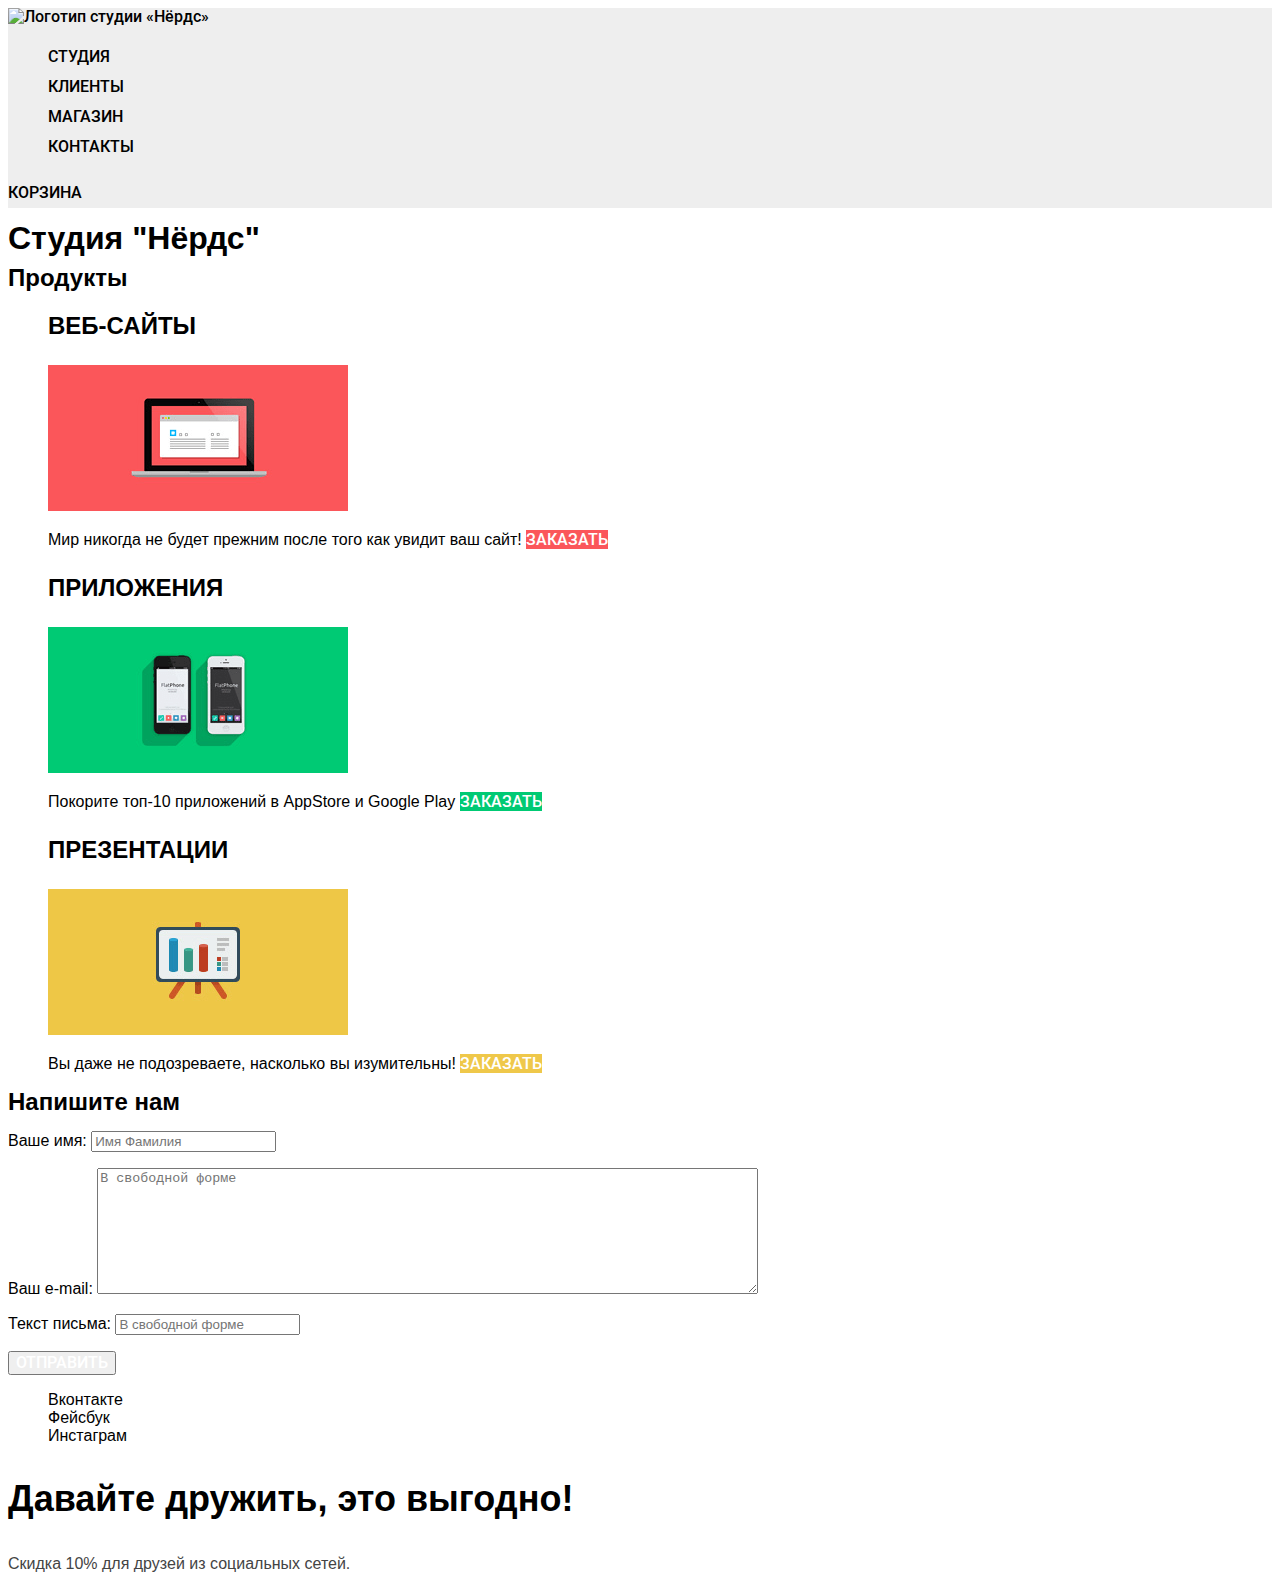
==== index.html @ 63ce173f "Update index.html" ====
<!DOCTYPE html>
<html lang="ru">
  <head>
    <meta charset="utf-8">
    <title>HTML Academy: Нёрдс</title>
    <!--<link href="https://fonts.googleapis.com/css?family=Roboto:400,700&display=swap&subset=cyrillic" rel="stylesheet">-->
    <link href="css/normalize.css" rel="stylesheet">
    <link href="css/style.css" rel="stylesheet">
  </head>
  <body>
    <header class="main-header">
      <nav>
        <a>
          <img src="img/nerds-logo.svg" width="160" height="65" alt="Логотип студии «Нёрдс»">
        </a>
        <ul class="main-navigation">
          <li><a href="#">Студия</a></li>
          <li><a href="#">Клиенты</a></li>
          <li><a href="catalog.html">Магазин</a></li>
          <li><a href="#">Контакты</a></li>
        </ul>
        <a class="main-navigation-cart" href="#">Корзина</a>
      </nav>
    </header>
    <main>
      <h1>Студия "Нёрдс"</h1>
      <section>
        <h2>Продукты</h2>
        <ul class="product-list">
          <li>
            <h3>Веб-сайты</h3>
            <img src="img/advantage-picture-red.png" width="300" height="146" alt="Вэб-сайты - иконка">
            <p>
              Мир никогда не будет прежним после того как увидит ваш сайт!
              <span class="quasi-button-sites"><a href="#">Заказать</a></span>
            </p>
          </li>
          <li>
            <h3>Приложения</h3>
            <img src="img/advantage-picture-green.png" width="300" height="146" alt="Приложения - иконка">
            <p>
              Покорите топ-10 приложений в AppStore и Google Play
              <span class="quasi-button-apps"><a href="#">Заказать</a></span>
            </p>
          </li>
          <li>
            <h3>Презентации</h3>
            <img src="img/advantage-picture-yellow.png" width="300" height="146" alt="Презентации - иконка">
            <p>
              Вы даже не подозреваете, насколько вы изумительны!
              <span class="quasi-button-pres"><a href="#">Заказать</a></span>
            </p>
          </li>
        </ul>
      </section>
    </main>

    <footer>
      <section>
        <h2>Напишите нам</h2>
        <form class="" action="https://echo.htmlacademy.ru" method="post">
          <p>
            <label for="applicant-name">Ваше имя:</label>
            <input id="applicant-name" type="text" name="name" value="" placeholder="Имя Фамилия">
          </p>
          <p>
            <label for="applicant-email">Ваш e-mail:</label>
            <textarea id="applicant-text" name="comment" rows="8" cols="80" placeholder="В свободной форме"></textarea>
          </p>
          <p>
            <label for="applicant-text">Текст письма:</label>
            <input id="applicant-text" type="text" name="" value="" placeholder="В свободной форме">
          </p>
          <button class="button" type="submit" name="button">Отправить</button>
        </form>
      </section>
      <ul class="social-media-list">
        <li><a href="#">Вконтакте</a></li>
        <li><a href="#">Фейсбук</a></li>
        <li><a href="#">Инстаграм</a></li>
      </ul>
      <p class="let-us">Давайте дружить, это выгодно!</p>
      <p class="discount">Скидка 10% для друзей из социальных сетей.</p>
    </footer>
  </body>
</html>
---- css/style.css ----
@font-face {
  font-family: "Roboto";
  font-style: normal;
  font-weight: 400;
  src: local("Roboto"), local("Roboto-Regular"),
       url("../fonts/roboto-v20-latin_cyrillic-regular.woff2") format("woff2"),
       url("../fonts/roboto-v20-latin_cyrillic-regular.woff") format("woff");
}

@font-face {
  font-family: 'Roboto';
  font-style: normal;
  font-weight: 500;
  src: local('Roboto Medium'), local('Roboto-Medium'),
       url('../fonts/roboto-v20-latin_cyrillic-500.woff2') format('woff2'),
       url('../fonts/roboto-v20-latin_cyrillic-500.woff') format('woff');
}

@font-face {
  font-family: "Roboto";
  font-style: normal;
  font-weight: 700;
  src: local("Roboto Bold"), local("Roboto-Bold"),
       url("../fonts/roboto-v20-latin_cyrillic-700.woff2") format("woff2"),
       url("../fonts/roboto-v20-latin_cyrillic-700.woff") format("woff");
}

body {
  font-family: "Roboto", "Arial", "Helvetica", sans-serif;
  font-size: 16px;
  line-height: 18px;
  font-weight: 400;
  color: #000000;

  background-color: #ffffff;
}

a {
  text-decoration: none;
  color: inherit;
}

.main-navigation,
.product-list,
.filter-list,
.sample-list,
.social-media-list {
  list-style: none;
}

.main-navigation a[href]:hover,
.main-navigation-cart:hover,
.main-navigation a[href]:focus,
.main-navigation-cart:focus {
  color: #fb565a;
}
.main-navigation a[href]:active,
.main-navigation-cart:active {
  color: rgba(0, 0, 0, 0.3);
}

.logo:hover,
.logo:focus {
  opacity: 0.8;
}
.logo:active {
  opacity: 0.3;
}

.main-header {
  font-weight: 500;
  background-color: #eeeeee;
}

.main-navigation,
.main-navigation-cart {
  line-height: 30px;
  text-transform: uppercase;
}

.product-list h3 {
  font-size: 24px;
  text-transform: uppercase;
  font-weight: 700;
  line-height: 30px;

}

[class*="button"] {
  font: inherit;
  color: #ffffff;
  font-weight: 500;
  text-transform: uppercase;
  text-align: center;
}

[class*="button-grey"] {
  color: inherit;
}

.quasi-button-sites {
  background-color: #fb565a;
}

.quasi-button-sites:hover,
.quasi-button-sites:focus {
  background-color: #e74246;
}

.quasi-button-sites:active {
  box-shadow: inset 0px 3px 0 0 rgba(0, 1, 1, 0.1);
  background-color: #d7373b;
}

.quasi-button-apps {
  background-color: #00ca74;
}

.quasi-button-apps:hover,
.quasi-button-apps:focus {
  background-color: #00bc6c;
}

.quasi-button-apps:active {
  box-shadow: inset 0px 3px 0 0 rgba(0, 1, 1, 0.1);
  background-color: #00aa62;
}

.quasi-button-pres {
  background-color: #efc84a;
}

.quasi-button-pres:hover,
.quasi-button-pres:focus {
  background-color: #eab534;
}

.quasi-button-pres:active {
  box-shadow: inset 0px 3px 0 0 rgba(0, 1, 1, 0.1);
  background-color: #e5a722;
}

.catalog-main-title {
  font-size: 55px;
  font-weight: 500;
  line-height: 55px;
}

.filter fieldset {
  border: none;
}

.filter legend {
  font-size: 18px;
  font-weight: 700;
  line-height: 30px;
  text-transform: uppercase;
}

.filter label {
  line-height: 20px;
  color: #283136;
}

.button-grey-show {
  width: 260px;
  min-height: 50px;
  background-color: #eeeeee;
  border: none;
}

.button-grey-show:hover,
.button-grey-show:focus {
  background-color: #dfdfdf;
}
.button-grey-show:active {
  color: rgba(0, 0, 0, 0.3);
  background-color: #d5d5d5;
  outline: 0;
  box-shadow: inset 0px 3px 0 0 rgba(0, 1, 1, 0.1);
}
.sample-list p {
  text-align: center;
  background-color: #eeeeee;
  width: 360px;
}

.sample-name {
  font-size: 18px;
  line-height: 30px;
  font-weight: 700;
  text-transform: uppercase;
  }

.sample-name:hover,
.sample-name:focus {
  color: #fb565a;
}

.sample-name:active {
  color: rgba(0, 0, 0, 0.3);
}

.sample-description {
  color: #666666;
}

.sample-price {
  font-weight: 500;
  text-transform: uppercase;
  color: #ffffff;
  background-color: #fb565a;
}

.sample-price:hover,
.sample-price:focus {
  background-color: #e74246;
}

.sample-price:active {
  box-shadow: inset 0px 3px 0 0 rgba(0, 1, 1, 0.1);
  background-color: #d7373b;
}

.let-us {
  font-size: 36px;
  font-weight: 700;
  line-height: 36px;
}

.discount {
  color: #444444;
  line-height: 22px;
}
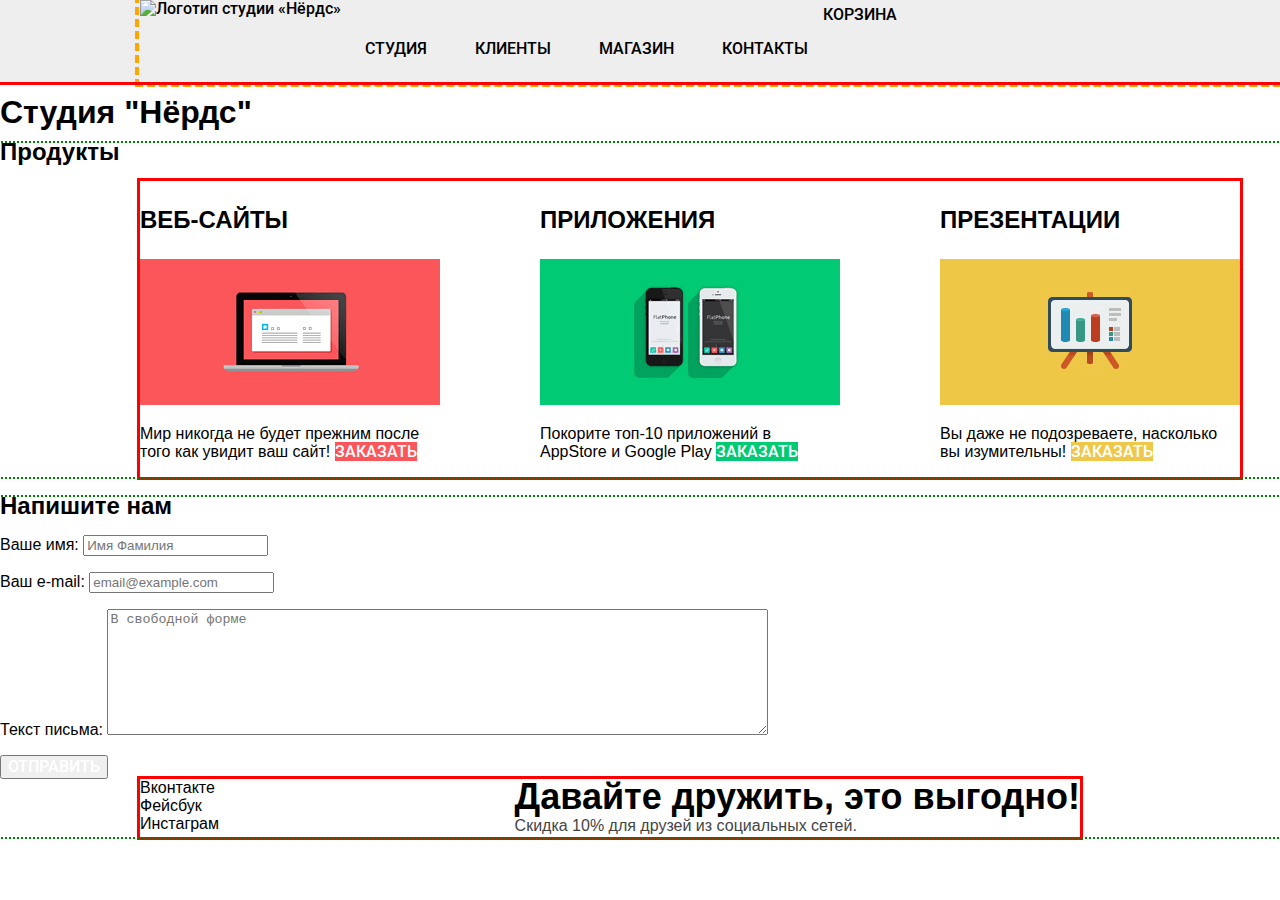
==== commit 563def82: "Сетки (правка)" ====
--- a/index.html
+++ b/index.html
@@ -3,84 +3,89 @@
   <head>
     <meta charset="utf-8">
     <title>HTML Academy: Нёрдс</title>
-    <!--<link href="https://fonts.googleapis.com/css?family=Roboto:400,700&display=swap&subset=cyrillic" rel="stylesheet">-->
-    <link href="css/normalize.css" rel="stylesheet">
     <link href="css/style.css" rel="stylesheet">
   </head>
   <body>
     <header class="main-header">
-      <nav>
-        <a>
-          <img src="img/nerds-logo.svg" width="160" height="65" alt="Логотип студии «Нёрдс»">
-        </a>
-        <ul class="main-navigation">
-          <li><a href="#">Студия</a></li>
-          <li><a href="#">Клиенты</a></li>
-          <li><a href="catalog.html">Магазин</a></li>
-          <li><a href="#">Контакты</a></li>
-        </ul>
-        <a class="main-navigation-cart" href="#">Корзина</a>
-      </nav>
+      <div class="content">
+        <nav class="navigation-container">
+          <a><img src="img/nerds-logo.svg" width="160" height="65" alt="Логотип студии «Нёрдс»"></a>
+          <ul class="main-navigation">
+            <li><a href="#">Студия</a></li>
+            <li><a href="#">Клиенты</a></li>
+            <li><a href="catalog.html">Магазин</a></li>
+            <li><a href="#">Контакты</a></li>
+          </ul>
+          <a class="main-navigation-cart" href="#">Корзина</a>
+        </nav>
+      </div>
     </header>
     <main>
       <h1>Студия "Нёрдс"</h1>
-      <section>
+      <section class="content">
         <h2>Продукты</h2>
         <ul class="product-list">
-          <li>
-            <h3>Веб-сайты</h3>
-            <img src="img/advantage-picture-red.png" width="300" height="146" alt="Вэб-сайты - иконка">
-            <p>
-              Мир никогда не будет прежним после того как увидит ваш сайт!
-              <span class="quasi-button-sites"><a href="#">Заказать</a></span>
-            </p>
-          </li>
-          <li>
-            <h3>Приложения</h3>
-            <img src="img/advantage-picture-green.png" width="300" height="146" alt="Приложения - иконка">
-            <p>
-              Покорите топ-10 приложений в AppStore и Google Play
-              <span class="quasi-button-apps"><a href="#">Заказать</a></span>
-            </p>
-          </li>
-          <li>
-            <h3>Презентации</h3>
-            <img src="img/advantage-picture-yellow.png" width="300" height="146" alt="Презентации - иконка">
-            <p>
-              Вы даже не подозреваете, насколько вы изумительны!
-              <span class="quasi-button-pres"><a href="#">Заказать</a></span>
-            </p>
-          </li>
-        </ul>
+              <li class="product-item">
+                <h3>Веб-сайты</h3>
+                <img src="img/advantage-picture-red.png" width="300" height="146" alt="Вэб-сайты - иконка">
+                <p>
+                  Мир никогда не будет прежним после того как увидит ваш сайт!
+                  <span class="quasi-button-sites"><a href="#">Заказать</a></span>
+                </p>
+              </li>
+              <li class="product-item">
+                <h3>Приложения</h3>
+                <img src="img/advantage-picture-green.png" width="300" height="146" alt="Приложения - иконка">
+                <p>
+                  Покорите топ-10 приложений в AppStore и Google Play
+                  <span class="quasi-button-apps"><a href="#">Заказать</a></span>
+                </p>
+              </li>
+              <li class="product-item">
+                <h3>Презентации</h3>
+                <img src="img/advantage-picture-yellow.png" width="300" height="146" alt="Презентации - иконка">
+                <p>
+                  Вы даже не подозреваете, насколько вы изумительны!
+                  <span class="quasi-button-pres"><a href="#">Заказать</a></span>
+                </p>
+              </li>
+            </ul>
       </section>
     </main>
-
-    <footer>
-      <section>
-        <h2>Напишите нам</h2>
-        <form class="" action="https://echo.htmlacademy.ru" method="post">
-          <p>
-            <label for="applicant-name">Ваше имя:</label>
-            <input id="applicant-name" type="text" name="name" value="" placeholder="Имя Фамилия">
-          </p>
-          <p>
-            <label for="applicant-email">Ваш e-mail:</label>
-            <textarea id="applicant-text" name="comment" rows="8" cols="80" placeholder="В свободной форме"></textarea>
-          </p>
-          <p>
-            <label for="applicant-text">Текст письма:</label>
-            <input id="applicant-text" type="text" name="" value="" placeholder="В свободной форме">
-          </p>
-          <button class="button" type="submit" name="button">Отправить</button>
-        </form>
-      </section>
-      <ul class="social-media-list">
-        <li><a href="#">Вконтакте</a></li>
-        <li><a href="#">Фейсбук</a></li>
-        <li><a href="#">Инстаграм</a></li>
-      </ul>
-      <p class="let-us">Давайте дружить, это выгодно!</p>
-      <p class="discount">Скидка 10% для друзей из социальных сетей.</p>
-    </footer>
+    <footer class="content">
+        <section>
+          <h2>Напишите нам</h2>
+          <form class="" action="https://echo.htmlacademy.ru" method="post">
+            <p>
+              <label for="applicant-name">Ваше имя:</label>
+              <input id="applicant-name" type="text" name="name" value="" placeholder="Имя Фамилия">
+            </p>
+            <p>
+              <label for="applicant-email">Ваш e-mail:</label>
+              <input id="applicant-email" type="text" name="email" value="" placeholder="email@example.com">
+            </p>
+            <p>
+              <label for="applicant-text">Текст письма:</label>
+              <textarea id="applicant-text" name="comment" rows="8" cols="80" placeholder="В свободной форме"></textarea>
+            </p>
+            <button class="button" type="submit" name="button">Отправить</button>
+          </form>
+        </section>
+        <div class="footer-bottom-wrapper">
+          <div class="footer-bottom">
+            <div class="social-list-wrapper">
+              <ul class="social-list">
+                <li><a href="#">Вконтакте</a></li>
+                <li><a href="#">Фейсбук</a></li>
+                <li><a href="#">Инстаграм</a></li>
+              </ul>
+            </div>
+            <div class="footer-promotion">
+              <p class="let-us">Давайте дружить, это выгодно!</p>
+              <p class="discount">Скидка 10% для друзей из социальных сетей.</p>
+            </div>
+          </div>
+        </div>
+      </footer>
   </body>
 </html>
--- a/css/style.css
+++ b/css/style.css
@@ -26,6 +26,9 @@
 }
 
 body {
+  margin: 0;
+  padding: 0;
+
   font-family: "Roboto", "Arial", "Helvetica", sans-serif;
   font-size: 16px;
   line-height: 18px;
@@ -35,6 +38,162 @@
   background-color: #ffffff;
 }
 
+.content {
+  width: 1440px;
+  margin: 0 auto;
+  outline: 2px dotted green;
+}
+
+.sample-list h3 {
+  display: none;
+}
+.main-header {
+  /*min-height: 132px;*/
+
+  outline: 3px solid red;
+}
+
+
+.navigation-container {
+  display: flex;
+  flex-wrap: wrap;
+  width: 1160px;
+  /*min-height: 65px;*/
+  margin: 0 auto;
+
+
+  outline: 4px dashed orange;
+  outline-offset: 1px;
+
+
+}
+
+.main-navigation {
+  display: flex;
+
+  align-items: flex-start;
+  padding: 0;
+  margin: 0;
+  width: 482px;  /*434+48 */
+
+}
+
+.main-navigation a {
+
+  display: block;
+  padding-top: 34px;
+  padding-bottom: 18px;
+  padding-left: 24px;
+  padding-right: 24px;
+}
+
+  justify-content: space-between;
+  outline: 3px solid yellow;
+}
+
+.main-navigation a {
+
+}
+
+.product-list {
+  display: flex;
+  width: 1100px;
+  /*min-height: 366px;*/
+
+  margin: 0;
+  padding: 0;
+  margin-left: 140px;
+
+
+  justify-content: space-between;
+
+
+  outline: 3px solid red;
+
+}
+
+.product-item {
+  width: 300px;
+}
+
+.footer-bottom {
+  display: flex;
+  width: 940px;
+  /*min-height: 79px;*/
+
+  outline: 3px solid red;
+
+
+  justify-content: space-between;
+  margin-left: 140px;
+}
+
+.let-us,
+.discount,
+.social-list {
+  margin: 0;
+  padding: 0;
+}
+
+.filter-catalog-wrapper {
+  display: flex;
+  width: 1160px;
+  /*min-height: 1928px;*/
+
+  justify-content: space-between;
+
+  margin-left: 140px;
+
+
+  outline: 4px dashed green;
+  outline-offset: 3px;
+}
+
+.sample-filter {
+  width: 260px;
+
+  outline: 3px solid orange;
+}
+
+.catalog {
+  width: 760px;
+  /*min-height: 1928px;*/
+}
+.sample-list {
+  display: flex;
+  flex-wrap: wrap;
+  width: 760px;
+  /*min-height: 1928px;*/
+
+  justify-content: space-between;
+
+  outline: 3px solid red;
+
+  margin: 0;
+  padding: 0;
+}
+
+.filter-grid {
+  margin-bottom: 51px;
+}
+
+.filter-details {
+  margin-bottom: 48px;
+}
+
+.sample-item {
+  width: 360px;
+  /*min-height: 616px;*/
+  margin-bottom: 40px;
+
+  outline: 2px dashed orange;
+}
+
+.sample-item:nth-child(5),
+.sample-item:nth-child(6) {
+  margin-bottom: 0;
+}
+
 a {
   text-decoration: none;
   color: inherit;
@@ -42,12 +201,18 @@
 
 .main-navigation,
 .product-list,
-.filter-list,
+.filter-grid-list,
+.filter-details-list,
 .sample-list,
-.social-media-list {
+.social-list {
   list-style: none;
 }
 
+.filter-grid-list,
+ .filter-details-list {
+  margin: 0;
+  padding: 0;
+}
 .main-navigation a[href]:hover,
 .main-navigation-cart:hover,
 .main-navigation a[href]:focus,
@@ -146,18 +311,22 @@
   line-height: 55px;
 }
 
-.filter fieldset {
+fieldset {
   border: none;
-}
-
-.filter legend {
+  margin: 0;
+  padding: 0;
+}
+
+.filter-grid legend,
+.filter-details legend {
   font-size: 18px;
   font-weight: 700;
   line-height: 30px;
   text-transform: uppercase;
 }
 
-.filter label {
+.filter-grid label,
+.filter-details label {
   line-height: 20px;
   color: #283136;
 }
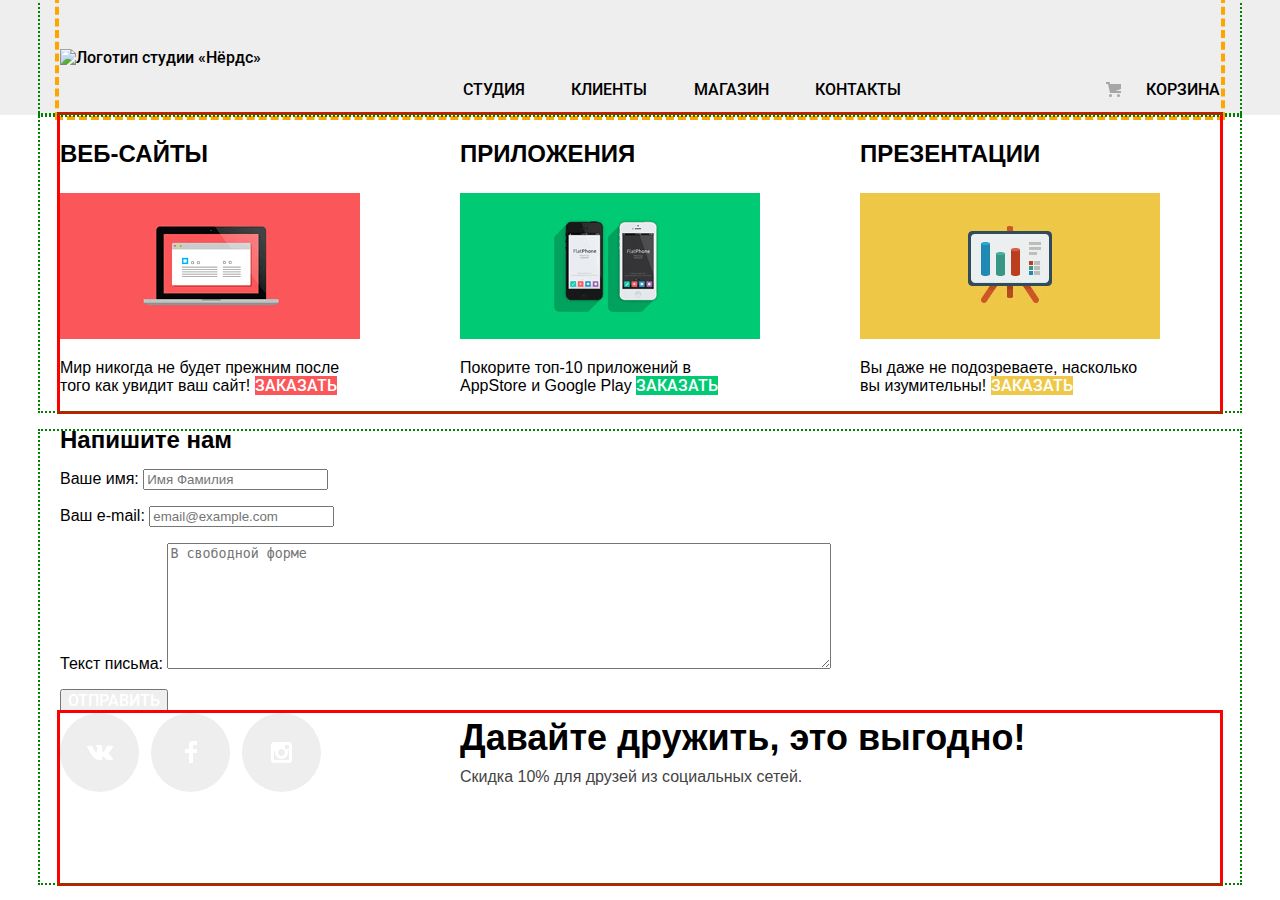
==== commit 53872198: "header+footer-bottom finished" ====
--- a/index.html
+++ b/index.html
@@ -9,28 +9,28 @@
     <header class="main-header">
       <div class="content">
         <nav class="navigation-container">
-          <a><img src="img/nerds-logo.svg" width="160" height="65" alt="Логотип студии «Нёрдс»"></a>
+          <a class="logo"><img src="img/nerds-logo.svg" width="160" height="65" alt="Логотип студии «Нёрдс»"></a>
           <ul class="main-navigation">
-            <li><a href="#">Студия</a></li>
-            <li><a href="#">Клиенты</a></li>
-            <li><a href="catalog.html">Магазин</a></li>
-            <li><a href="#">Контакты</a></li>
+            <li><a class="nav-studio" href="#">Студия</a></li>
+            <li><a class="nav-clients" href="#">Клиенты</a></li>
+            <li><a class="nav-shop" href="catalog.html">Магазин</a></li>
+            <li><a class="nav-contacts" href="#">Контакты</a></li>
           </ul>
           <a class="main-navigation-cart" href="#">Корзина</a>
         </nav>
       </div>
     </header>
-    <main>
-      <h1>Студия "Нёрдс"</h1>
-      <section class="content">
-        <h2>Продукты</h2>
+    <main class="content">
+      <h1 class="hidden">Студия "Нёрдс"</h1>
+      <section>
+        <h2 class="hidden">Продукты</h2>
         <ul class="product-list">
               <li class="product-item">
                 <h3>Веб-сайты</h3>
                 <img src="img/advantage-picture-red.png" width="300" height="146" alt="Вэб-сайты - иконка">
                 <p>
                   Мир никогда не будет прежним после того как увидит ваш сайт!
-                  <span class="quasi-button-sites"><a href="#">Заказать</a></span>
+                  <span class="button product-button red"><a href="#">Заказать</a></span>
                 </p>
               </li>
               <li class="product-item">
@@ -38,7 +38,7 @@
                 <img src="img/advantage-picture-green.png" width="300" height="146" alt="Приложения - иконка">
                 <p>
                   Покорите топ-10 приложений в AppStore и Google Play
-                  <span class="quasi-button-apps"><a href="#">Заказать</a></span>
+                  <span class="button product-button green"><a href="#">Заказать</a></span>
                 </p>
               </li>
               <li class="product-item">
@@ -46,46 +46,63 @@
                 <img src="img/advantage-picture-yellow.png" width="300" height="146" alt="Презентации - иконка">
                 <p>
                   Вы даже не подозреваете, насколько вы изумительны!
-                  <span class="quasi-button-pres"><a href="#">Заказать</a></span>
+                  <span class="button product-button yellow"><a href="#">Заказать</a></span>
                 </p>
               </li>
             </ul>
       </section>
     </main>
     <footer class="content">
-        <section>
-          <h2>Напишите нам</h2>
-          <form class="" action="https://echo.htmlacademy.ru" method="post">
-            <p>
-              <label for="applicant-name">Ваше имя:</label>
-              <input id="applicant-name" type="text" name="name" value="" placeholder="Имя Фамилия">
-            </p>
-            <p>
-              <label for="applicant-email">Ваш e-mail:</label>
-              <input id="applicant-email" type="text" name="email" value="" placeholder="email@example.com">
-            </p>
-            <p>
-              <label for="applicant-text">Текст письма:</label>
-              <textarea id="applicant-text" name="comment" rows="8" cols="80" placeholder="В свободной форме"></textarea>
-            </p>
-            <button class="button" type="submit" name="button">Отправить</button>
-          </form>
-        </section>
-        <div class="footer-bottom-wrapper">
-          <div class="footer-bottom">
-            <div class="social-list-wrapper">
-              <ul class="social-list">
-                <li><a href="#">Вконтакте</a></li>
-                <li><a href="#">Фейсбук</a></li>
-                <li><a href="#">Инстаграм</a></li>
-              </ul>
-            </div>
-            <div class="footer-promotion">
-              <p class="let-us">Давайте дружить, это выгодно!</p>
-              <p class="discount">Скидка 10% для друзей из социальных сетей.</p>
-            </div>
-          </div>
+      <section>
+        <h2>Напишите нам</h2>
+        <form class="" action="https://echo.htmlacademy.ru" method="post">
+          <p>
+            <label for="applicant-name">Ваше имя:</label>
+            <input id="applicant-name" type="text" name="name" value="" placeholder="Имя Фамилия">
+          </p>
+          <p>
+            <label for="applicant-email">Ваш e-mail:</label>
+            <input id="applicant-email" type="text" name="email" value="" placeholder="email@example.com">
+          </p>
+          <p>
+            <label for="applicant-text">Текст письма:</label>
+            <textarea id="applicant-text" name="comment" rows="8" cols="80" placeholder="В свободной форме"></textarea>
+          </p>
+          <button class="button" type="submit" name="button">Отправить</button>
+        </form>
+      </section>
+      <div class="footer-bottom">
+        <ul class="social-list">
+          <li>
+            <a class="social-button" href="#">
+              <span class="hidden">Вконтакте</span>
+              <svg xmlns="http://www.w3.org/2000/svg" width="26" height="15" viewBox="0 0 26 15">
+                <path fill="#FFF" d="M16.138 11.51c.956-.309 2.18 2.04 3.483 2.939.978.681 1.727.534 1.727.534l3.473-.05s1.815-.112.957-1.554c-.071-.12-.503-1.069-2.585-3.022-2.177-2.043-1.882-1.712.739-5.244 1.597-2.153 2.236-3.468 2.036-4.028-.192-.539-1.365-.399-1.365-.399L20.69.713c-.381.001-.704.119-.851.515-.003.004-.621 1.666-1.445 3.079-1.741 2.989-2.436 3.148-2.724 2.961-.661-.433-.494-1.737-.494-2.664 0-2.897.432-4.105-.846-4.417-.427-.104-.739-.172-1.828-.182-1.392-.021-2.574 0-3.244.329-.445.223-.786.712-.579.74.26.035.843.16 1.155.586.401.552.389 1.789.389 1.789s.229 3.411-.54 3.834c-.528.29-1.25-.302-2.803-3.016-.793-1.388-1.392-2.922-1.392-2.922s-.116-.285-.326-.441c-.25-.185-.6-.244-.6-.244L.848.684S.29.7.085.946c-.182.218-.015.668-.015.668s2.909 6.881 6.203 10.347c3.02 3.182 6.452 2.971 6.452 2.971h1.555s.469-.054.709-.312c.224-.24.214-.691.214-.691s-.031-2.109.935-2.419z"/>
+              </svg>
+             </a>
+          </li>
+          <li>
+            <a class="social-button" href="#">
+              <span class="hidden">Фейсбук</span>
+              <svg class="fb-icon" xmlns="http://www.w3.org/2000/svg" width="12" height="22" viewBox="0 0 12 22">
+                <path fill="#FFF" d="M12 4V0H8a4 4 0 0 0-4 4v4H0v4h4v10h4V12h4V8H8V4h4z"/>
+              </svg>
+            </a>
+          </li>
+          <li>
+            <a class="social-button" href="#">
+              <span class="hidden">Инстаграм</span>
+              <svg xmlns="http://www.w3.org/2000/svg" width="21" height="21" viewBox="0 0 21 21">
+                <path fill="#FFF" d="M18 0H3C1.35 0 0 1.35 0 3v15c0 1.65 1.35 3 3 3h15c1.65 0 3-1.35 3-3V3c0-1.65-1.35-3-3-3zm-7.5 7c1.93 0 3.5 1.57 3.5 3.5S12.43 14 10.5 14 7 12.43 7 10.5 8.57 7 10.5 7zM18 18H3V9h1.181A6.504 6.504 0 0 0 4 10.5a6.5 6.5 0 1 0 13 0 6.45 6.45 0 0 0-.181-1.5H18v9zm0-11h-4V3h4v4z"/>
+              </svg>
+            </a>
+          </li>
+        </ul>
+        <div class="footer-promotion">
+          <p class="let-us">Давайте дружить, это выгодно!</p>
+          <p class="discount">Скидка 10% для друзей из социальных сетей.</p>
         </div>
-      </footer>
+      </div>
+    </footer>
   </body>
 </html>
--- a/css/style.css
+++ b/css/style.css
@@ -38,162 +38,6 @@
   background-color: #ffffff;
 }
 
-.content {
-  width: 1440px;
-  margin: 0 auto;
-  outline: 2px dotted green;
-}
-
-.sample-list h3 {
-  display: none;
-}
-.main-header {
-  /*min-height: 132px;*/
-
-  outline: 3px solid red;
-}
-
-
-.navigation-container {
-  display: flex;
-  flex-wrap: wrap;
-  width: 1160px;
-  /*min-height: 65px;*/
-  margin: 0 auto;
-
-
-  outline: 4px dashed orange;
-  outline-offset: 1px;
-
-
-}
-
-.main-navigation {
-  display: flex;
-
-  align-items: flex-start;
-  padding: 0;
-  margin: 0;
-  width: 482px;  /*434+48 */
-
-}
-
-.main-navigation a {
-
-  display: block;
-  padding-top: 34px;
-  padding-bottom: 18px;
-  padding-left: 24px;
-  padding-right: 24px;
-}
-
-  justify-content: space-between;
-  outline: 3px solid yellow;
-}
-
-.main-navigation a {
-
-}
-
-.product-list {
-  display: flex;
-  width: 1100px;
-  /*min-height: 366px;*/
-
-  margin: 0;
-  padding: 0;
-  margin-left: 140px;
-
-
-  justify-content: space-between;
-
-
-  outline: 3px solid red;
-
-}
-
-.product-item {
-  width: 300px;
-}
-
-.footer-bottom {
-  display: flex;
-  width: 940px;
-  /*min-height: 79px;*/
-
-  outline: 3px solid red;
-
-
-  justify-content: space-between;
-  margin-left: 140px;
-}
-
-.let-us,
-.discount,
-.social-list {
-  margin: 0;
-  padding: 0;
-}
-
-.filter-catalog-wrapper {
-  display: flex;
-  width: 1160px;
-  /*min-height: 1928px;*/
-
-  justify-content: space-between;
-
-  margin-left: 140px;
-
-
-  outline: 4px dashed green;
-  outline-offset: 3px;
-}
-
-.sample-filter {
-  width: 260px;
-
-  outline: 3px solid orange;
-}
-
-.catalog {
-  width: 760px;
-  /*min-height: 1928px;*/
-}
-.sample-list {
-  display: flex;
-  flex-wrap: wrap;
-  width: 760px;
-  /*min-height: 1928px;*/
-
-  justify-content: space-between;
-
-  outline: 3px solid red;
-
-  margin: 0;
-  padding: 0;
-}
-
-.filter-grid {
-  margin-bottom: 51px;
-}
-
-.filter-details {
-  margin-bottom: 48px;
-}
-
-.sample-item {
-  width: 360px;
-  /*min-height: 616px;*/
-  margin-bottom: 40px;
-
-  outline: 2px dashed orange;
-}
-
-.sample-item:nth-child(5),
-.sample-item:nth-child(6) {
-  margin-bottom: 0;
-}
-
 a {
   text-decoration: none;
   color: inherit;
@@ -208,39 +52,257 @@
   list-style: none;
 }
 
-.filter-grid-list,
- .filter-details-list {
-  margin: 0;
-  padding: 0;
-}
+.content {
+  width: 1160px;
+  margin: 0 auto;
+  padding-left: 20px;
+  padding-right: 20px;
+  outline: 2px dotted green;
+}
+
+/* styles for the header below */
+
+.main-header {
+  font-weight: 500;
+  background-color: #eeeeee;
+}
+
+.navigation-container {
+  display: flex;
+  flex-wrap: wrap;
+  width: 1160px;
+  /*min-height: 65px;*/
+  margin-left: auto;
+  margin-right: auto;
+  padding-top: 49px;
+
+  outline: 4px dashed orange;
+  outline-offset: 1px;
+}
+
+.main-navigation {
+  display: flex;
+  flex-wrap: wrap;
+  align-items: flex-start;
+  padding: 0;
+  margin: 0;
+  width: 438px;  /*434?+48 = 482 (for margins)*/
+  justify-content: space-between;
+}
+
+.main-navigation a,
+.main-navigation-cart {
+
+  display: block;
+  margin-bottom: 5px;
+
+  padding-top: 26px;
+  padding-bottom: 3px;
+  border-bottom: 2px solid #eeeeee;
+
+}
+
+.main-navigation-cart {
+  position: relative;
+  margin-left: auto;
+  padding-left: 50px;
+}
+
+.main-navigation-cart::before {
+  content: "";
+
+  position: absolute;
+  top: 33px;
+  left: 10px;
+
+  width: 15px;
+  height: 15px;
+  background-image: url("cart-icon.svg");
+  background-repeat: no-repeat;
+  background-position: 0 0;
+
+}
+
+.main-navigation .current {
+  border-bottom: 2px solid #fb565a;
+}
+
 .main-navigation a[href]:hover,
 .main-navigation-cart:hover,
 .main-navigation a[href]:focus,
 .main-navigation-cart:focus {
   color: #fb565a;
+
 }
 .main-navigation a[href]:active,
 .main-navigation-cart:active {
   color: rgba(0, 0, 0, 0.3);
 }
 
+.logo {
+  margin-right: 202px;
+}
+
 .logo:hover,
 .logo:focus {
   opacity: 0.8;
 }
+
 .logo:active {
   opacity: 0.3;
 }
 
-.main-header {
-  font-weight: 500;
-  background-color: #eeeeee;
-}
+
 
 .main-navigation,
 .main-navigation-cart {
   line-height: 30px;
   text-transform: uppercase;
+}
+
+
+/* main-page slyles below */
+
+.product-list {
+  display: flex;
+  flex-wrap: wrap;
+  width: 1160px;
+  /*min-height: 366px;*/
+
+  margin: 0;
+  padding: 0;
+
+  outline: 3px solid red;
+
+}
+
+.product-list li {
+  width: 300px;
+  margin-right: 100px;
+}
+
+.product-item:nth-child(3n+0) {
+  margin-right: 0;
+}
+
+
+/* footer styles below */
+
+.footer-bottom {
+  display: flex;
+  width: 1160px;
+  padding-bottom: 79px;
+
+  outline: 3px solid red;
+}
+
+
+
+.let-us,
+.discount,
+.social-list {
+  margin: 0;
+  padding: 0;
+}
+
+.social-list {
+  display: flex;
+  flex-wrap: wrap;
+  flex-direction: row;
+  align-content: flex-start;
+
+  min-width: 261px; /* why is min-width working better than width here?...*/
+  margin-right: 139px;
+}
+
+.social-list li {
+  margin-right: 12px;
+  padding-bottom: 12px;
+}
+
+.social-list li:nth-child(3n+0) {
+  margin: 0;
+}
+
+.let-us {
+  padding-top: 7px;
+  padding-bottom: 10px;
+}
+
+/* styles for catalog page below */
+
+.filter-catalog-wrapper {
+  display: flex;
+  width: 1160px;
+
+  justify-content: space-between;
+
+  outline: 4px dashed green;
+  outline-offset: 3px;
+}
+
+.sample-filter {
+  width: 260px;
+  outline: 3px solid orange;
+}
+
+
+.filter-grid {
+  margin-bottom: 51px;
+}
+
+.filter-details {
+  margin-bottom: 48px;
+}
+
+.sample-list {
+  display: flex;
+  flex-wrap: wrap;
+  width: 760px;
+  /*min-height: 1928px;*/
+
+  justify-content: space-between;
+  outline: 3px solid red;
+
+  margin: 0;
+  padding: 0;
+}
+
+
+.sample-item {
+  position: relative;
+
+  width: 360px;
+  /*margin-bottom: 40px; */
+  margin-bottom: 33px;
+  padding-top: 40px;
+
+  outline: 2px dashed orange;
+}
+
+.sample-item::before {
+  content: "";
+  position: absolute;
+  top: 0;
+  left: 0;
+
+  background-image: url("browser.svg");
+  width: 360px;
+  height: 40px;
+  background-repeat: no-repeat;
+  background-position: 0 0;
+  opacity: 0.12;
+}
+
+.sample-item:hover::before {
+  opacity: 1;
+}
+
+
+.filter-grid-list,
+ .filter-details-list {
+  margin: 0;
+  padding: 0;
 }
 
 .product-list h3 {
@@ -251,7 +313,9 @@
 
 }
 
-[class*="button"] {
+/* ALL of the buttons below*/
+
+.button {
   font: inherit;
   color: #ffffff;
   font-weight: 500;
@@ -259,57 +323,112 @@
   text-align: center;
 }
 
-[class*="button-grey"] {
+.button.grey {
   color: inherit;
-}
-
-.quasi-button-sites {
+  background-color: #eeeeee;
+}
+
+a.button {
+  display: inline-block;
+  cursor: default;
+}
+
+.button.red {
   background-color: #fb565a;
 }
 
-.quasi-button-sites:hover,
-.quasi-button-sites:focus {
+.button.red:hover,
+.button.red:focus {
   background-color: #e74246;
 }
 
-.quasi-button-sites:active {
+.button.red:active {
+  background-color: #d7373b;
+}
+
+.button.grey:hover,
+.button.grey:focus {
+  background-color: #dfdfdf;
+}
+
+.button.grey:active {
+  color: rgba(0, 0, 0, 0.3);
+  background-color: #d5d5d5;
   box-shadow: inset 0px 3px 0 0 rgba(0, 1, 1, 0.1);
-  background-color: #d7373b;
-}
-
-.quasi-button-apps {
+}
+
+.product-button:active {
+  color: rgba(255, 255, 255, 0.3);
+  box-shadow: inset 0px 3px 0 0 rgba(0, 1, 1, 0.1);
+}
+
+.product-button.green {
   background-color: #00ca74;
 }
 
-.quasi-button-apps:hover,
-.quasi-button-apps:focus {
+.product-button.green:hover,
+.product-button.green:focus {
   background-color: #00bc6c;
 }
 
-.quasi-button-apps:active {
-  box-shadow: inset 0px 3px 0 0 rgba(0, 1, 1, 0.1);
+.product-button.green:active {
   background-color: #00aa62;
 }
 
-.quasi-button-pres {
+.product-button.yellow {
   background-color: #efc84a;
 }
 
-.quasi-button-pres:hover,
-.quasi-button-pres:focus {
+.product-button.yellow:hover,
+.product-button-pres:focus {
   background-color: #eab534;
 }
 
-.quasi-button-pres:active {
-  box-shadow: inset 0px 3px 0 0 rgba(0, 1, 1, 0.1);
+.product-button.yellow:active {
   background-color: #e5a722;
 }
+
+.button-show {
+  width: 260px;
+  min-height: 50px;
+  border: none;
+}
+
+.button-show:active {
+  outline: 0;
+  }
+
+.social-button {
+  display: flex;
+  justify-content: center;
+  align-items: center;
+  width: 79px;
+  height: 79px;
+  background-color: #eeeeee;
+  border-radius: 50%;
+}
+
+  .social-button:hover,
+  .social-button:focus {
+    background-color: #e74246;
+  }
+
+  .social-button:active {
+    box-shadow: inset 0px 3px 0 0 rgba(0, 1, 1, 0.1);
+    background-color: #d7373b;
+  }
+
+  .social-button:active path {
+    opacity: 0.3;
+  }
 
 .catalog-main-title {
   font-size: 55px;
   font-weight: 500;
   line-height: 55px;
 }
+
+/* Form styles below*/
 
 fieldset {
   border: none;
@@ -331,30 +450,23 @@
   color: #283136;
 }
 
-.button-grey-show {
-  width: 260px;
-  min-height: 50px;
-  background-color: #eeeeee;
-  border: none;
-}
-
-.button-grey-show:hover,
-.button-grey-show:focus {
-  background-color: #dfdfdf;
-}
-.button-grey-show:active {
-  color: rgba(0, 0, 0, 0.3);
-  background-color: #d5d5d5;
-  outline: 0;
-  box-shadow: inset 0px 3px 0 0 rgba(0, 1, 1, 0.1);
-}
+
+
+
+
 .sample-list p {
+  display: flex;
+  flex-direction: column;
+  align-items: center;
+  margin: 0;
   text-align: center;
   background-color: #eeeeee;
   width: 360px;
+  min-height: 231px;
 }
 
 .sample-name {
+  display: inline-block;
   font-size: 18px;
   line-height: 30px;
   font-weight: 700;
@@ -371,10 +483,18 @@
 }
 
 .sample-description {
+  margin-left: 67px;
+  margin-right: 67px;
   color: #666666;
 }
 
 .sample-price {
+  cursor: default;
+  display: inline-block;
+  padding-left: 62px;
+  padding-right: 60px;
+  padding-top: 16px;
+  padding-bottom: 16px;
   font-weight: 500;
   text-transform: uppercase;
   color: #ffffff;
@@ -401,3 +521,14 @@
   color: #444444;
   line-height: 22px;
 }
+
+.hidden {
+  position: absolute;
+  width: 1px;
+  height: 1px;
+  margin: -1px;
+  border: 0;
+  padding: 0;
+  clip: rect(0 0 0 0);
+  overflow: hidden;
+}
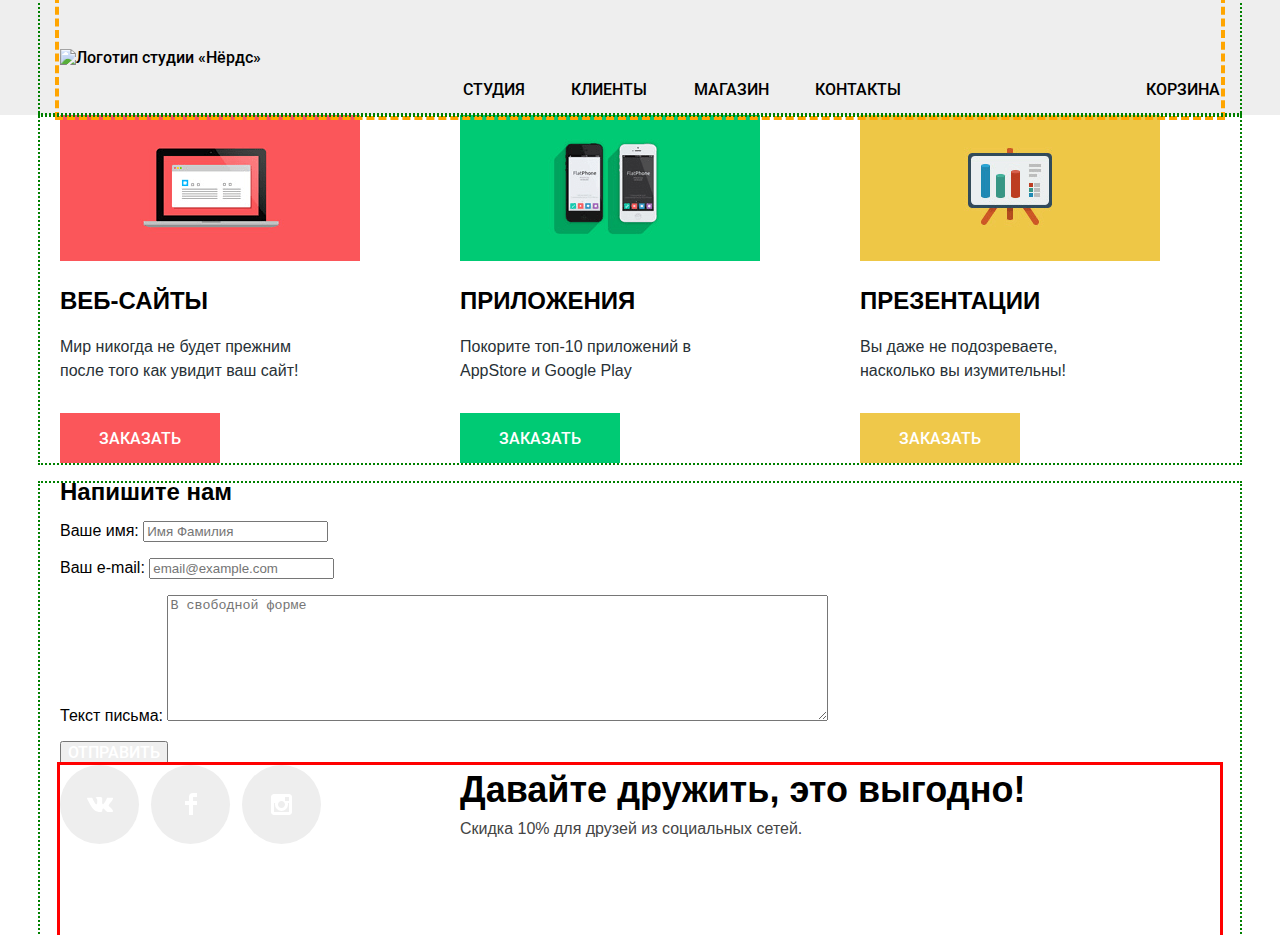
==== commit ba786002: "Декоративные элементы" ====
--- a/index.html
+++ b/index.html
@@ -11,10 +11,10 @@
         <nav class="navigation-container">
           <a class="logo"><img src="img/nerds-logo.svg" width="160" height="65" alt="Логотип студии «Нёрдс»"></a>
           <ul class="main-navigation">
-            <li><a class="nav-studio" href="#">Студия</a></li>
-            <li><a class="nav-clients" href="#">Клиенты</a></li>
-            <li><a class="nav-shop" href="catalog.html">Магазин</a></li>
-            <li><a class="nav-contacts" href="#">Контакты</a></li>
+            <li><a href="#">Студия</a></li>
+            <li><a href="#">Клиенты</a></li>
+            <li><a href="catalog.html">Магазин</a></li>
+            <li><a href="#">Контакты</a></li>
           </ul>
           <a class="main-navigation-cart" href="#">Корзина</a>
         </nav>
@@ -28,26 +28,26 @@
               <li class="product-item">
                 <h3>Веб-сайты</h3>
                 <img src="img/advantage-picture-red.png" width="300" height="146" alt="Вэб-сайты - иконка">
-                <p>
+                <p class="product-description">
                   Мир никогда не будет прежним после того как увидит ваш сайт!
-                  <span class="button product-button red"><a href="#">Заказать</a></span>
                 </p>
+                <a class="button product-button red" href="#">Заказать</a>
               </li>
               <li class="product-item">
                 <h3>Приложения</h3>
                 <img src="img/advantage-picture-green.png" width="300" height="146" alt="Приложения - иконка">
-                <p>
+                <p class="product-description">
                   Покорите топ-10 приложений в AppStore и Google Play
-                  <span class="button product-button green"><a href="#">Заказать</a></span>
                 </p>
+                <a class="button product-button green" href="#">Заказать</a>
               </li>
               <li class="product-item">
                 <h3>Презентации</h3>
                 <img src="img/advantage-picture-yellow.png" width="300" height="146" alt="Презентации - иконка">
-                <p>
+                <p class="product-description">
                   Вы даже не подозреваете, насколько вы изумительны!
-                  <span class="button product-button yellow"><a href="#">Заказать</a></span>
                 </p>
+                <a class="button product-button yellow" href="#">Заказать</a>
               </li>
             </ul>
       </section>
--- a/css/style.css
+++ b/css/style.css
@@ -86,7 +86,7 @@
   align-items: flex-start;
   padding: 0;
   margin: 0;
-  width: 438px;  /*434?+48 = 482 (for margins)*/
+  width: 438px;
   justify-content: space-between;
 }
 
@@ -117,7 +117,7 @@
 
   width: 15px;
   height: 15px;
-  background-image: url("cart-icon.svg");
+  background-image: url("../img/cart-icon.svg");
   background-repeat: no-repeat;
   background-position: 0 0;
 
@@ -167,22 +167,66 @@
   display: flex;
   flex-wrap: wrap;
   width: 1160px;
-  /*min-height: 366px;*/
-
-  margin: 0;
-  padding: 0;
-
-  outline: 3px solid red;
-
+
+  margin: 0;
+  padding: 0;
+
+  /*outline: 3px solid red;*/
 }
 
 .product-list li {
+  display: flex;
+  flex-direction: column;
+  align-items: flex-start;
   width: 300px;
   margin-right: 100px;
 }
 
+.product-list h3 {
+  font-size: 24px;
+  text-transform: uppercase;
+  font-weight: 700;
+  line-height: 30px;
+
+  margin: 0;
+  padding: 0;
+
+}
+
+
+.product-item :nth-child(2) {
+  order: 1;
+  margin-bottom: 25px;
+}
+
+.product-item :nth-child(1) {
+  order: 2;
+
+  margin-bottom: 19px;
+}
+
+.product-item :nth-child(3) {
+  order: 3;
+  margin-right: 55px;
+  align-self: auto;
+}
+
+.product-item :nth-child(4) {
+  order: 4;
+}
+
 .product-item:nth-child(3n+0) {
   margin-right: 0;
+}
+
+.product-description {
+  color: #283136;
+  font-size: 16px;
+  line-height: 24px;
+  margin: 0;
+  margin-bottom: 30px;
+
+
 }
 
 
@@ -248,18 +292,17 @@
 
 
 .filter-grid {
-  margin-bottom: 51px;
+  margin-bottom: 26px;
 }
 
 .filter-details {
-  margin-bottom: 48px;
+  margin-bottom: 30px;
 }
 
 .sample-list {
   display: flex;
   flex-wrap: wrap;
   width: 760px;
-  /*min-height: 1928px;*/
 
   justify-content: space-between;
   outline: 3px solid red;
@@ -269,11 +312,11 @@
 }
 
 
+
 .sample-item {
   position: relative;
 
   width: 360px;
-  /*margin-bottom: 40px; */
   margin-bottom: 33px;
   padding-top: 40px;
 
@@ -286,7 +329,7 @@
   top: 0;
   left: 0;
 
-  background-image: url("browser.svg");
+  background-image: url("../img/browser.svg");
   width: 360px;
   height: 40px;
   background-repeat: no-repeat;
@@ -305,13 +348,7 @@
   padding: 0;
 }
 
-.product-list h3 {
-  font-size: 24px;
-  text-transform: uppercase;
-  font-weight: 700;
-  line-height: 30px;
-
-}
+
 
 /* ALL of the buttons below*/
 
@@ -330,6 +367,7 @@
 
 a.button {
   display: inline-block;
+  vertical-align: top;
   cursor: default;
 }
 
@@ -357,6 +395,17 @@
   box-shadow: inset 0px 3px 0 0 rgba(0, 1, 1, 0.1);
 }
 
+.product-button {
+  cursor: default;
+  display: inline-block;
+  vertical-align: top;
+
+  padding-top: 17px;
+  padding-bottom: 15px;
+  padding-left: 39px;
+  padding-right: 39px;
+}
+
 .product-button:active {
   color: rgba(255, 255, 255, 0.3);
   box-shadow: inset 0px 3px 0 0 rgba(0, 1, 1, 0.1);
@@ -399,6 +448,8 @@
   }
 
 .social-button {
+  cursor: default;
+
   display: flex;
   justify-content: center;
   align-items: center;
@@ -442,19 +493,124 @@
   font-weight: 700;
   line-height: 30px;
   text-transform: uppercase;
-}
-
-.filter-grid label,
-.filter-details label {
+  margin-bottom: 15px;
+}
+
+.filter-option label {
   line-height: 20px;
   color: #283136;
 }
 
-
-
-
-
-.sample-list p {
+.filter-option {
+  padding-left: 37px;
+}
+
+.filter-option label {
+  position: relative;
+  display: block;
+  user-select: none;
+
+  margin-bottom: 20px;
+}
+
+.radio + label::before {
+  content: "";
+  position: absolute;
+  top: -2px;
+  left: -35px;
+  width: 25px;
+  height: 25px;
+
+  background-image: url("../img/radio-off.svg");
+  background-repeat: no-repeat;
+  background-position: 0 0;
+
+  opacity: 0.4;
+}
+
+/* выбор между доступностью и соответствием стайлгайду: */
+.radio + label:hover::before /*,
+.radio:focus + label::before */ {
+  opacity: 1;
+}
+
+
+.radio:checked + label::after {
+  content: "";
+  position: absolute;
+  top: -2px;
+  left: -35px;
+  width: 25px;
+  height: 25px;
+
+  background-image: url("../img/radio-on.svg");
+  background-repeat: no-repeat;
+  background-position: 0 0;
+  opacity: 0.4;
+}
+
+.radio:checked + label:hover::after /*,
+.radio:checked:focus + label::after */ {
+  opacity: 1;
+}
+
+.radio:checked + label::before {
+  opacity: 0;
+}
+
+.radio:disabled + label::before,
+.checkbox:disabled + label::before {
+  opacity: 0.1;
+}
+
+.radio:disabled + label
+.checkbox:disabled + label {
+  color: rgba(40, 49, 54, 0.3);
+}
+
+.checkbox + label::before {
+  content: "";
+  position: absolute;
+  left: -35px;
+  top: -2px;
+  width: 23px;
+  height: 23px;
+
+  background-image: url("../img/checkbox-off.svg");
+  background-repeat: no-repeat;
+  background-position: 0 0;
+  opacity: 0.4;
+}
+
+.checkbox:checked + label::before {
+  opacity: 0;
+}
+
+.checkbox + label:hover::before /*,
+.checkbox:focus + label::before */{
+  opacity: 1;
+}
+
+.checkbox:checked + label::after {
+  content: "";
+  position: absolute;
+  left: -35px;
+  top: -2px;
+  width: 27px;
+  height: 23px;
+
+  background-image: url("../img/checkbox-on.svg");
+  background-repeat: no-repeat;
+  background-position: 0 0;
+  opacity: 0.4;
+}
+
+.checkbox:checked + label:hover::after /*,
+.checkbox:checked:focus + label::after */ {
+  opacity: 1;
+}
+
+.sample-item {
   display: flex;
   flex-direction: column;
   align-items: center;
@@ -467,10 +623,16 @@
 
 .sample-name {
   display: inline-block;
+  vertical-align: top;
   font-size: 18px;
   line-height: 30px;
   font-weight: 700;
   text-transform: uppercase;
+
+  margin-top: 12px;
+  margin-bottom: 2px;
+  padding-bottom: 15px;
+  padding-top: 15px;
   }
 
 .sample-name:hover,
@@ -483,14 +645,23 @@
 }
 
 .sample-description {
-  margin-left: 67px;
-  margin-right: 67px;
   color: #666666;
+
+  margin-top: 0;
+  margin-left: 65px;
+  margin-right: 65px;
+  margin-bottom: 28px;
+  padding: 0;
+
 }
 
 .sample-price {
   cursor: default;
   display: inline-block;
+  vertical-align: top;
+
+  margin-top: auto;
+  margin-bottom: 30px;
   padding-left: 62px;
   padding-right: 60px;
   padding-top: 16px;
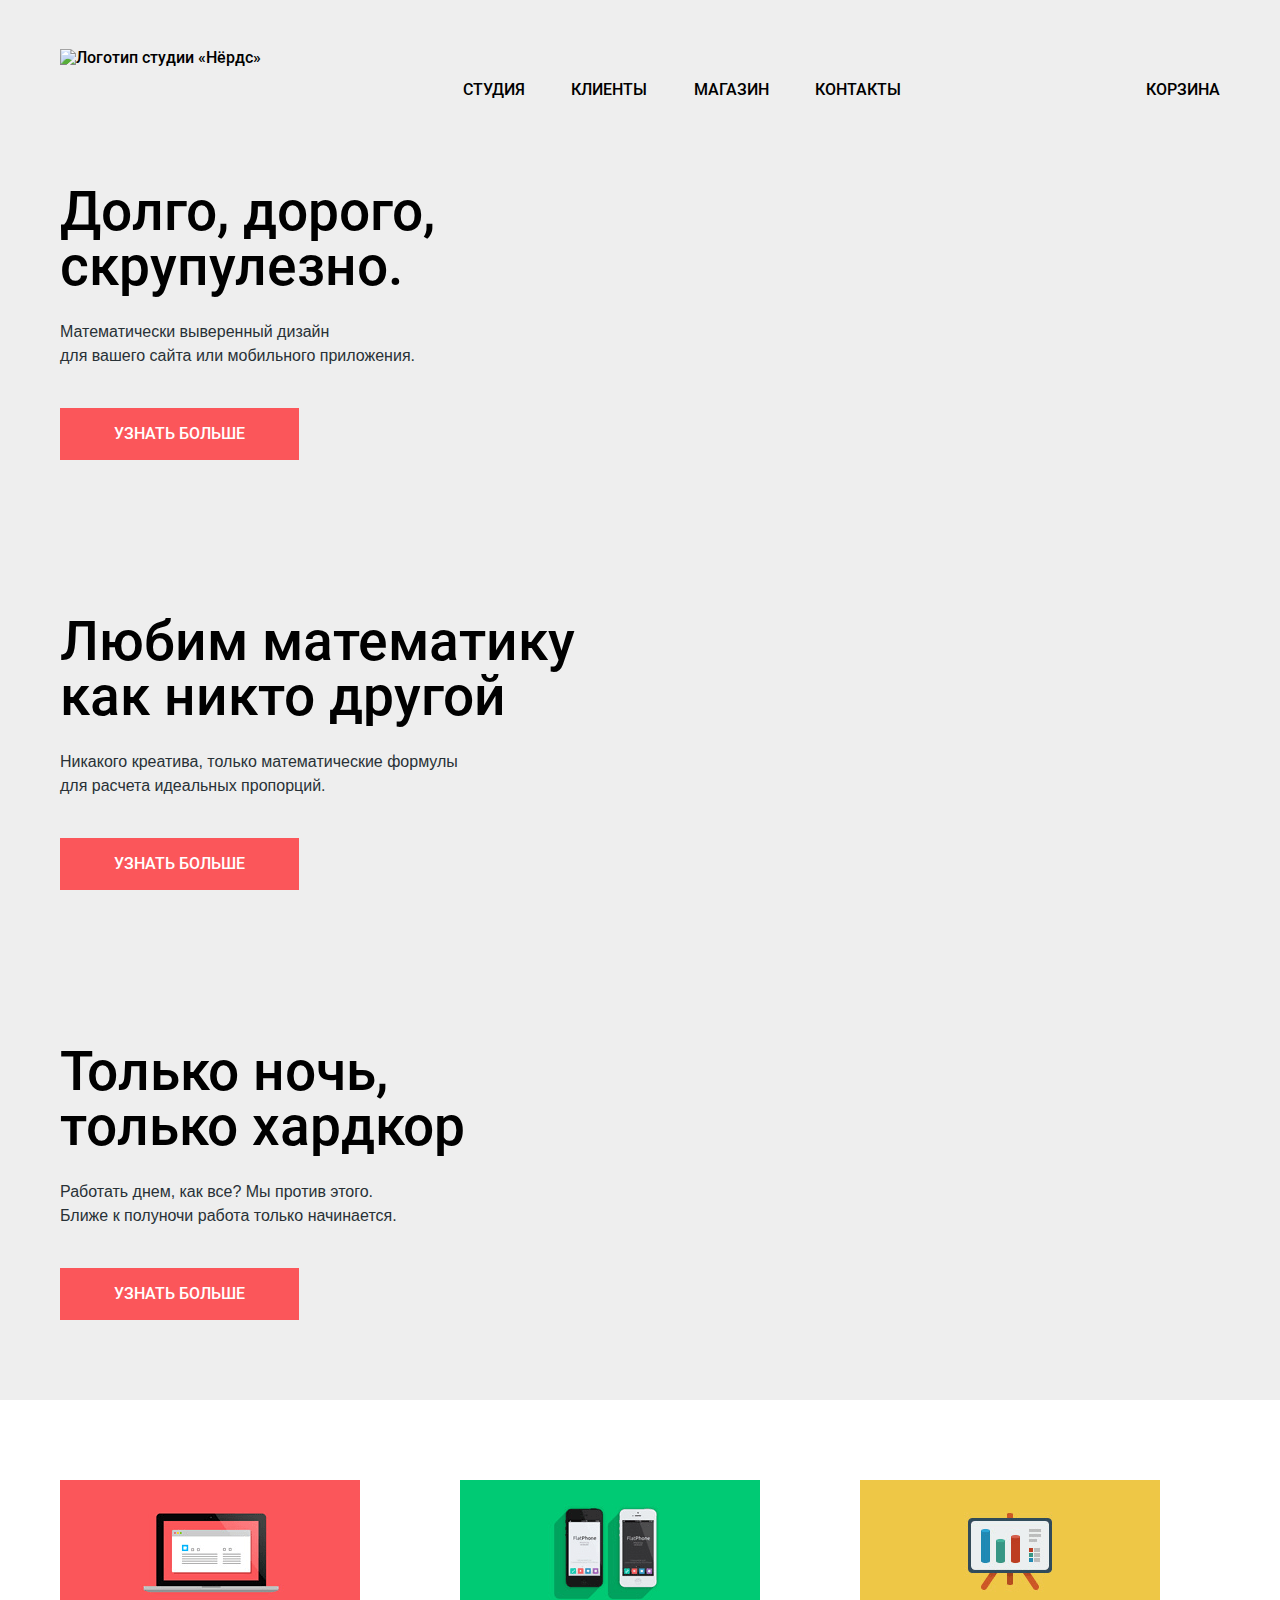
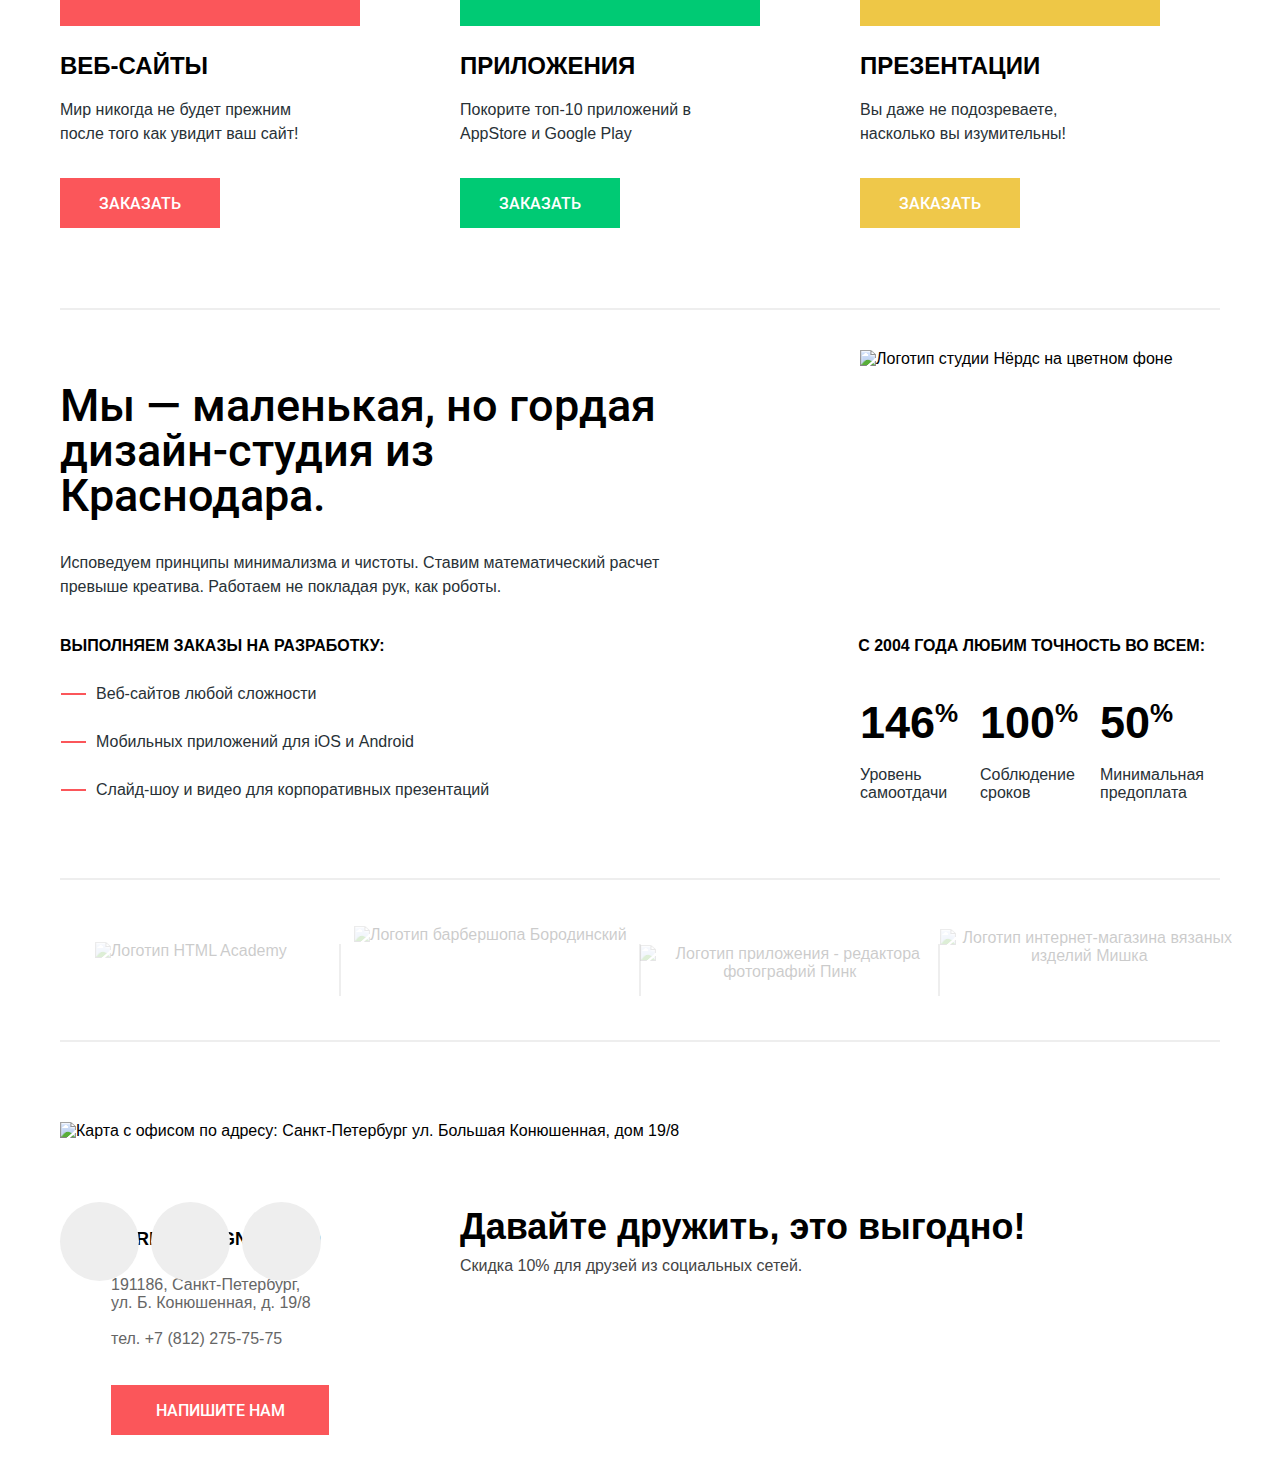
==== commit ce5943dc: "правка" ====
--- a/index.html
+++ b/index.html
@@ -9,7 +9,7 @@
     <header class="main-header">
       <div class="content">
         <nav class="navigation-container">
-          <a class="logo"><img src="img/nerds-logo.svg" width="160" height="65" alt="Логотип студии «Нёрдс»"></a>
+          <a class="logo" href="index.html"><img src="img/nerds-logo.svg" width="160" height="65" alt="Логотип студии «Нёрдс»"></a>
           <ul class="main-navigation">
             <li><a href="#">Студия</a></li>
             <li><a href="#">Клиенты</a></li>
@@ -20,9 +20,49 @@
         </nav>
       </div>
     </header>
-    <main class="content">
-      <h1 class="hidden">Студия "Нёрдс"</h1>
-      <section>
+    <main>
+      <h1 class="hidden main-title">Студия "Нёрдс"</h1>
+      <section class="grey-background">
+        <div class="content">
+          <ul class="slider-list">
+            <li class="slide1">
+              <h2>
+                Долго, дорого, <br>
+                cкрупулезно.
+              </h2>
+              <p>
+                Математически выверенный дизайн<br>
+                для вашего сайта или мобильного приложения.
+              </p>
+              <a class="button red know-more" href="#">Узнать больше</a>
+            </li>
+            <li class="slide2">
+
+              <h2>
+                Любим математику <br>
+                как никто другой
+              </h2>
+              <p>
+                Никакого креатива, только математические формулы <br>
+                для расчета идеальных пропорций.
+              </p>
+              <a class="button red know-more" href="#">Узнать больше</a>
+            </li>
+            <li class="slide3">
+              <h2>
+                Только ночь,<br>
+                только хардкор
+              </h2>
+              <p>
+                Работать днем, как все? Мы против этого. <br>
+                Ближе к полуночи работа только начинается.
+              </p>
+              <a class="button red know-more" href="#">Узнать больше</a>
+            </li>
+          </ul>
+        </div>
+      </section>
+      <section class="content">
         <h2 class="hidden">Продукты</h2>
         <ul class="product-list">
               <li class="product-item">
@@ -51,50 +91,106 @@
               </li>
             </ul>
       </section>
+      <section class="content">
+        <div class="studio-description">
+          <div class="studio-description-intro">
+            <h2>Мы — маленькая, но гордая дизайн-студия из Краснодара. </h2>
+            <p>Исповедуем принципы минимализма и чистоты. Ставим математический расчет превыше креатива. Работаем не покладая рук, как роботы.</p>
+          </div>
+
+          <img src="img/nerds-logo-colorful.png" alt="Логотип студии Нёрдс на цветном фоне" width="360" height="208">
+          <div class="work-we-do">
+            <p>Выполняем заказы на разработку:</p>
+            <ul>
+              <li>Веб-сайтов любой сложности</li>
+              <li>Мобильных приложений для iOS и Android</li>
+              <li>Слайд-шоу и видео для корпоративных презентаций</li>
+            </ul>
+          </div>
+          <div class="studio-figures">
+            <p>С 2004 года любим точность во всем:</p>
+            <ul>
+              <li><span class="figures-bold">146<span class="figures-super">%</span></span> Уровень самоотдачи</li>
+              <li><span class="figures-bold">100<span class="figures-super">%</span></span> Соблюдение сроков</li>
+              <li><span class="figures-bold">50<span class="figures-super">%</span></span> Минимальная предоплата</li>
+            </ul>
+          </div>
+        </div>
+
+      </section>
+      <section class="our-clients-container">
+        <h2 class="hidden">Наши клиенты</h2>
+        <ul class="clients-logo-list">
+          <li class="htmlac-helper">
+            <a href="https://htmlacademy.ru/intensive/htmlcss">
+            <span class="helper"><img src="img/htmlacademy-logo.png" alt="Логотип HTML Academy" width="199" height="68"></span>
+            </a>
+          </li>
+          <li>
+            <a href="#">
+              <img src="img/borodinski-logo.png" alt="Логотип барбершопа Бородинский" width="209" height="90">
+            </a>
+          </li>
+          <li>
+            <a href="#">
+              <img src="img/pink-logo.png" alt="Логотип приложения - редактора фотографий Пинк" width="185" height="52">
+            </a>
+          </li>
+          <li>
+            <a href="#">
+              <img  src="img/mishka-logo.png" alt="Логотип интернет-магазина вязаных изделий Мишка" width="173" height="84">
+            </a>
+          </li>
+        </ul>
+      </section>
     </main>
     <footer class="content">
-      <section>
+      <section class="address-section">
+        <div class="address">
+          <h2 class="hidden">Наш адрес</h2>
+          <p class="address-title">Nërds design studio</p>
+          <p class="address-post">191186, Санкт-Петербург, ул.&nbsp;Б. Конюшенная, д. 19/8</p>
+          <p class="address-tel">тел. +7 (812) 275-75-75</p>
+          <a class="button red write-us-button" href="#">Напишите нам</a>
+        </div>
+        <img src="img/map-with-marker.jpg" alt="Карта с офисом по адресу: Санкт-Петербург ул. Большая Конюшенная, дом 19/8" width="1160" height="416">
+      </section>
+      <section class="write-us-pop-up">
         <h2>Напишите нам</h2>
-        <form class="" action="https://echo.htmlacademy.ru" method="post">
-          <p>
-            <label for="applicant-name">Ваше имя:</label>
-            <input id="applicant-name" type="text" name="name" value="" placeholder="Имя Фамилия">
-          </p>
-          <p>
-            <label for="applicant-email">Ваш e-mail:</label>
-            <input id="applicant-email" type="text" name="email" value="" placeholder="email@example.com">
-          </p>
-          <p>
-            <label for="applicant-text">Текст письма:</label>
-            <textarea id="applicant-text" name="comment" rows="8" cols="80" placeholder="В свободной форме"></textarea>
-          </p>
-          <button class="button" type="submit" name="button">Отправить</button>
+        <button class="modal-close" type="button" name="button"></button>
+        <form action="https://echo.htmlacademy.ru" method="post">
+          <div class="input-fields">
+            <p>
+              <label for="applicant-name">Ваше имя:</label>
+              <input id="applicant-name" type="text" name="name" value="" placeholder="Имя Фамилия">
+            </p>
+            <p>
+              <label for="applicant-email">Ваш e-mail:</label>
+              <input id="applicant-email" type="text" name="email" value="" placeholder="email@example.com">
+            </p>
+            <p>
+              <label for="applicant-text">Текст письма:</label>
+              <textarea id="applicant-text" name="comment" rows="5" cols="30" placeholder="В свободной форме"></textarea>
+            </p>
+          </div>
+          <button class="button red button-send" type="submit" name="button">Отправить</button>
         </form>
       </section>
       <div class="footer-bottom">
         <ul class="social-list">
           <li>
-            <a class="social-button" href="#">
+            <a class="social-button vk-button" href="#">
               <span class="hidden">Вконтакте</span>
-              <svg xmlns="http://www.w3.org/2000/svg" width="26" height="15" viewBox="0 0 26 15">
-                <path fill="#FFF" d="M16.138 11.51c.956-.309 2.18 2.04 3.483 2.939.978.681 1.727.534 1.727.534l3.473-.05s1.815-.112.957-1.554c-.071-.12-.503-1.069-2.585-3.022-2.177-2.043-1.882-1.712.739-5.244 1.597-2.153 2.236-3.468 2.036-4.028-.192-.539-1.365-.399-1.365-.399L20.69.713c-.381.001-.704.119-.851.515-.003.004-.621 1.666-1.445 3.079-1.741 2.989-2.436 3.148-2.724 2.961-.661-.433-.494-1.737-.494-2.664 0-2.897.432-4.105-.846-4.417-.427-.104-.739-.172-1.828-.182-1.392-.021-2.574 0-3.244.329-.445.223-.786.712-.579.74.26.035.843.16 1.155.586.401.552.389 1.789.389 1.789s.229 3.411-.54 3.834c-.528.29-1.25-.302-2.803-3.016-.793-1.388-1.392-2.922-1.392-2.922s-.116-.285-.326-.441c-.25-.185-.6-.244-.6-.244L.848.684S.29.7.085.946c-.182.218-.015.668-.015.668s2.909 6.881 6.203 10.347c3.02 3.182 6.452 2.971 6.452 2.971h1.555s.469-.054.709-.312c.224-.24.214-.691.214-.691s-.031-2.109.935-2.419z"/>
-              </svg>
              </a>
           </li>
           <li>
-            <a class="social-button" href="#">
+            <a class="social-button fb-button" href="#">
               <span class="hidden">Фейсбук</span>
-              <svg class="fb-icon" xmlns="http://www.w3.org/2000/svg" width="12" height="22" viewBox="0 0 12 22">
-                <path fill="#FFF" d="M12 4V0H8a4 4 0 0 0-4 4v4H0v4h4v10h4V12h4V8H8V4h4z"/>
-              </svg>
-            </a>
-          </li>
-          <li>
-            <a class="social-button" href="#">
+            </a>
+          </li>
+          <li>
+            <a class="social-button insta-button" href="#">
               <span class="hidden">Инстаграм</span>
-              <svg xmlns="http://www.w3.org/2000/svg" width="21" height="21" viewBox="0 0 21 21">
-                <path fill="#FFF" d="M18 0H3C1.35 0 0 1.35 0 3v15c0 1.65 1.35 3 3 3h15c1.65 0 3-1.35 3-3V3c0-1.65-1.35-3-3-3zm-7.5 7c1.93 0 3.5 1.57 3.5 3.5S12.43 14 10.5 14 7 12.43 7 10.5 8.57 7 10.5 7zM18 18H3V9h1.181A6.504 6.504 0 0 0 4 10.5a6.5 6.5 0 1 0 13 0 6.45 6.45 0 0 0-.181-1.5H18v9zm0-11h-4V3h4v4z"/>
-              </svg>
             </a>
           </li>
         </ul>
--- a/css/style.css
+++ b/css/style.css
@@ -44,23 +44,28 @@
 }
 
 .main-navigation,
+.slider-list,
 .product-list,
+.studio-description ul,
+.clients-logo-list,
 .filter-grid-list,
 .filter-details-list,
+.sorting-down-up,
 .sample-list,
-.social-list {
+.pagination-list,
+.social-list,
+.sorting-modes {
   list-style: none;
 }
+
 
 .content {
   width: 1160px;
   margin: 0 auto;
   padding-left: 20px;
   padding-right: 20px;
-  outline: 2px dotted green;
-}
-
-/* styles for the header below */
+/*  outline: 2px dotted green; */
+}
 
 .main-header {
   font-weight: 500;
@@ -71,13 +76,12 @@
   display: flex;
   flex-wrap: wrap;
   width: 1160px;
-  /*min-height: 65px;*/
   margin-left: auto;
   margin-right: auto;
   padding-top: 49px;
-
+/*
   outline: 4px dashed orange;
-  outline-offset: 1px;
+  outline-offset: 1px;*/
 }
 
 .main-navigation {
@@ -94,7 +98,7 @@
 .main-navigation-cart {
 
   display: block;
-  margin-bottom: 5px;
+  margin-bottom: 0;
 
   padding-top: 26px;
   padding-bottom: 3px;
@@ -160,6 +164,67 @@
   text-transform: uppercase;
 }
 
+/* slider */
+
+.main-title {
+  font-size: 0;
+}
+
+.grey-background {
+  background-color: #eeeeee;
+}
+.slider-list {
+  padding: 0;
+  margin: 0;
+  width: 1160px;
+}
+
+.slider-list li {
+  width: 1160px;
+  /*outline: 2px dashed red;*/
+}
+
+.slider-list h2 {
+  font-size: 55px;
+  line-height: 55px;
+  font-weight: 500;
+
+  margin: 0;
+  padding: 0;
+  padding-top: 74px;
+  padding-bottom: 26px;
+}
+
+.slider-list p {
+  line-height: 24px;
+  color: #283136;
+
+  margin: 0;
+  padding: 0;
+  padding-bottom: 40px;
+}
+
+.slider-list a {
+  margin-bottom: 80px;
+}
+
+.slide1 {
+  background-image: url("../img/slide-picture1.png");
+  background-repeat: no-repeat;
+  background-position: 431px bottom;
+}
+
+.slide2 {
+  background-image: url("../img/slide-picture2.png");
+  background-repeat: no-repeat;
+  background-position: right bottom;
+}
+
+.slide3 {
+  background-image: url("../img/slide-picture3.png");
+  background-repeat: no-repeat;
+  background-position: right bottom;
+}
 
 /* main-page slyles below */
 
@@ -169,10 +234,14 @@
   width: 1160px;
 
   margin: 0;
-  padding: 0;
-
-  /*outline: 3px solid red;*/
-}
+  margin-top: 80px;
+
+  padding: 0;
+  padding-bottom: 80px;
+  border-bottom: 2px solid #eeeeee;
+}
+
+
 
 .product-list li {
   display: flex;
@@ -182,40 +251,23 @@
   margin-right: 100px;
 }
 
-.product-list h3 {
+.product-item h3 {
   font-size: 24px;
   text-transform: uppercase;
   font-weight: 700;
   line-height: 30px;
 
   margin: 0;
-  padding: 0;
-
-}
-
-
-.product-item :nth-child(2) {
-  order: 1;
+  margin-bottom: 17px;
+  padding: 0;
+}
+
+.product-item img {
+  order: -1;
   margin-bottom: 25px;
 }
 
-.product-item :nth-child(1) {
-  order: 2;
-
-  margin-bottom: 19px;
-}
-
-.product-item :nth-child(3) {
-  order: 3;
-  margin-right: 55px;
-  align-self: auto;
-}
-
-.product-item :nth-child(4) {
-  order: 4;
-}
-
-.product-item:nth-child(3n+0) {
+.product-item:nth-child(3n) {
   margin-right: 0;
 }
 
@@ -224,23 +276,393 @@
   font-size: 16px;
   line-height: 24px;
   margin: 0;
-  margin-bottom: 30px;
-
-
-}
-
+  margin-bottom: 32px;
+  margin-right: 55px;
+}
+
+.studio-description {
+  display: flex;
+  flex-wrap: wrap;
+  justify-content: space-between;
+
+  margin-top: 40px;
+  padding-bottom: 60px;
+  border-bottom: 2px solid #eeeeee;
+}
+
+.studio-description-intro {
+  width: 650px;
+}
+
+.studio-description-intro h2 {
+  font-size: 45px;
+  line-height: 45px;
+  font-weight: 500;
+
+  margin: 0;
+  margin-top: 33px;
+  margin-bottom: 33px;
+}
+
+
+
+.studio-description-intro p,
+.work-we-do ul {
+  color: #283136;
+  line-height: 24px;
+
+  margin: 0;
+}
+
+.work-we-do p,
+.studio-figures p {
+  line-height: 24px;
+  text-transform: uppercase;
+  font-weight: 700;
+
+  margin: 0;
+  margin-top: 35px;
+  margin-bottom: 24px;
+}
+
+.studio-figures {
+  padding-left: 40px;
+
+}
+
+.work-we-do ul {
+
+  padding: 0;
+  padding-left: 36px;
+}
+
+.work-we-do li {
+  position: relative;
+}
+
+.work-we-do li:not(:last-child) {
+  margin-bottom: 24px;
+}
+
+.work-we-do li::before {
+  content:"";
+  position: absolute;
+  top: 11px;
+  left: -35px;
+
+  width: 25px;
+  height: 2px;
+  background-color: #fb565a;
+}
+
+
+
+.studio-figures p {
+text-align: right;
+
+ margin-right: 15px;
+ margin-bottom: 50px;
+}
+
+.studio-figures ul {
+  display: flex;
+  flex-wrap: wrap;
+  align-content: stretch;
+
+  width: 360px;
+  justify-content: space-between;
+  color: #283136;
+}
+
+.studio-figures li {
+  width: 120px;
+}
+
+.figures-bold {
+  display: inline-block;
+  color: #000000;
+  font-size: 45px;
+  line-height: 10px;
+  font-weight: 700;
+
+  padding-bottom: 38px;
+}
+
+.figures-super {
+  font-size: 26px;
+  vertical-align: super;
+}
+
+.our-clients-container {
+  width: 1198px;
+  margin: 0 auto;
+  padding-left: 1px;
+  padding-right: 1px;
+}
+
+.clients-logo-list {
+  display: flex;
+  flex-wrap: wrap;
+
+
+  margin: 0;
+  margin-top: 46px;
+  padding: 0;
+  padding-bottom: 40px;
+
+}
+
+
+.clients-logo-list li {
+  position: relative;
+  text-align: center;
+
+  width: 25%;
+}
+
+
+
+.clients-logo-list img {
+
+  opacity: 0.2;
+}
+
+.clients-logo-list img:hover,
+.clients-logo-list img:focus {
+  opacity: 1;
+}
+
+.clients-logo-list img:active {
+  opacity: 0.1;
+}
+
+/* есть ли лучший способ вертикального выравнивания логотипов? */
+.clients-logo-list img[src*="htmlacademy-logo"] {
+  padding-top: 16px;
+  padding-bottom: 6px;
+}
+
+.clients-logo-list img[src*="pink-logo"] {
+padding-top: 19px;
+padding-bottom: 19px;
+}
+
+.clients-logo-list img[src*="mishka-logo"] {
+padding-top: 3px;
+padding-bottom: 3px;
+}
+
+.clients-logo-list li:not(:nth-child(4n))::after {
+  content: "";
+  position: absolute;
+  top: 18px;
+  left: 298px;
+
+  width: 2px;
+  height: 52px;
+  background-color: #eeeeee;
+}
 
 /* footer styles below */
+
+.address-section {
+  position: relative;
+
+  padding-top: 80px;
+  border-top: 2px solid #eeeeee;
+}
+
+.address p {
+  color: #666666;
+  margin: 0;
+  padding: 0;
+}
+
+.address {
+  position: absolute;
+  top: 134px;
+  left: 0;
+
+  width: 220px;
+  padding: 48px 51px;
+  background-color: #ffffff;
+
+/*  outline: 2px dotted orange;*/
+}
+
+.address .address-title {
+  color: inherit;
+  font-size: 18px;
+  line-height: 30px;
+  font-weight: 700;
+  text-transform: uppercase;
+
+  padding-bottom: 22px;
+}
+
+.address .address-post {
+  padding-bottom: 18px;
+}
+
+.address .address-tel {
+  padding-bottom: 37px;
+}
+
+.address-section img {
+  margin-bottom: 62px;
+}
+
+.write-us-pop-up {
+  display: none;
+  position: fixed;
+  bottom: 190px;
+  right: 50%;
+
+  margin-right: -481px;
+
+  color: inherit;
+  background-color: #ffffff;
+  box-shadow: 0px 20px 40px 0 rgba(0, 1, 1, 0.75);
+
+  width: 760px;
+  padding-left: 100px;
+  padding-right: 100px;
+  padding-top: 67px;
+  padding-bottom: 84px;
+}
+
+
+.modal-close {
+  content: "";
+  position: absolute;
+  cursor: pointer;
+  top: 78px;
+  right: 90px;
+
+  width: 21px;
+  height: 21px;
+
+
+  background-color: #ffffff;
+  background-image: url("../img/close-cross.svg");
+  background-repeat: no-repeat;
+  background-position: 0 0;
+  opacity: 0.3;
+
+  border: 0;
+}
+
+.modal-close:hover,
+.modal-close:focus {
+  opacity: 1;
+}
+
+.modal-close:active {
+  opacity: 0.1;
+}
+
+.write-us-pop-up h2 {
+  font-size: 45px;
+  line-height: 45px;
+  font-weight: 500;
+
+  margin: 0;
+  margin-bottom: 41px;
+
+}
+
+.input-fields {
+  display: flex;
+  flex-wrap: wrap;
+  justify-content: space-between;
+  width: 760px;
+}
+
+.input-fields p {
+  display: flex;
+  flex-direction: column;
+
+  margin: 0;
+}
+
+.input-fields label {
+  font-weight: 700;
+  margin-bottom: 10px;
+}
+
+.input-fields input,
+.input-fields textarea {
+  font-family: "Roboto", "Arial", "Helvetica", sans-serif;
+  font-weight: 400;
+  font-size: 16px;
+  line-height: 18px;
+  color: #000000;
+
+  margin-bottom: 34px;
+}
+
+.input-fields input {
+  box-sizing: border-box;
+  width: 360px;
+  min-height: 50px;
+  padding: 13px;
+  border: 2px solid #d7dcde;
+}
+
+.input-fields textarea {
+  box-sizing: border-box;
+  width: 760px;
+  min-height: 117px;
+  max-height: 80vh;
+  resize: vertical;
+
+  margin-bottom: 47px;
+  padding: 10px 13px;
+  border: 2px solid #d7dcde;
+}
+
+.input-fields input:hover,
+.input-fields textarea:hover {
+  border: 2px solid #b4b9bb;
+}
+
+.input-fields input:focus,
+.input-fields textarea:focus {
+  border: 2px solid #000000;
+}
+
+.input-fields input:focus::placeholder,
+.input-fields textarea:focus::placeholder {
+  color: #444444;
+}
+
+.input-fields input:invalid {
+  border: 2px solid #e74246;
+}
+
+.input-fields input:invalid::placeholder {
+  color: #e74246;
+}
+
+.input-fields input::placeholder,
+.input-fields textarea::placeholder {
+  font-family: "Roboto", "Arial", "Helvetica", sans-serif;
+  font-weight: 400;
+  font-size: 16px;
+  line-height: 18px;
+
+  color: rgba(68, 68, 68, 0.5);
+  opacity: 1;
+}
+
 
 .footer-bottom {
   display: flex;
   width: 1160px;
   padding-bottom: 79px;
 
-  outline: 3px solid red;
-}
-
-
+  /*outline: 3px solid red; */
+}
 
 .let-us,
 .discount,
@@ -255,16 +677,18 @@
   flex-direction: row;
   align-content: flex-start;
 
-  min-width: 261px; /* why is min-width working better than width here?...*/
+  min-width: 261px;
   margin-right: 139px;
 }
+
+
 
 .social-list li {
   margin-right: 12px;
   padding-bottom: 12px;
 }
 
-.social-list li:nth-child(3n+0) {
+.social-list li:nth-child(3n) {
   margin: 0;
 }
 
@@ -275,29 +699,41 @@
 
 /* styles for catalog page below */
 
+
+.catalog-main-title {
+  font-size: 55px;
+  font-weight: 500;
+  line-height: 55px;
+  text-align: center;
+
+  background-color: #eeeeee;
+
+  margin: 0;
+  padding: 0;
+  padding-top: 74px;
+  padding-bottom: 108px;
+  margin-bottom: 55px;
+}
+
 .filter-catalog-wrapper {
   display: flex;
   width: 1160px;
 
   justify-content: space-between;
 
-  outline: 4px dashed green;
-  outline-offset: 3px;
+  margin-bottom: 50px;
+
+  /*outline: 4px dashed green;
+  outline-offset: 3px;*/
 }
 
 .sample-filter {
   width: 260px;
-  outline: 3px solid orange;
-}
-
-
-.filter-grid {
-  margin-bottom: 26px;
-}
-
-.filter-details {
-  margin-bottom: 30px;
-}
+  /*outline: 3px solid orange;*/
+}
+
+
+
 
 .sample-list {
   display: flex;
@@ -305,12 +741,13 @@
   width: 760px;
 
   justify-content: space-between;
-  outline: 3px solid red;
-
-  margin: 0;
-  padding: 0;
-}
-
+/*  outline: 3px solid red;*/
+
+  margin: 0;
+  margin-bottom: 60px;
+  padding: 0;
+
+}
 
 
 .sample-item {
@@ -320,7 +757,7 @@
   margin-bottom: 33px;
   padding-top: 40px;
 
-  outline: 2px dashed orange;
+  /*outline: 2px dashed orange;*/
 }
 
 .sample-item::before {
@@ -337,7 +774,7 @@
   opacity: 0.12;
 }
 
-.sample-item:hover::before {
+.sample-item:hover {
   opacity: 1;
 }
 
@@ -396,10 +833,6 @@
 }
 
 .product-button {
-  cursor: default;
-  display: inline-block;
-  vertical-align: top;
-
   padding-top: 17px;
   padding-bottom: 15px;
   padding-left: 39px;
@@ -445,9 +878,117 @@
 
 .button-show:active {
   outline: 0;
-  }
+}
+
+.button-send {
+  width: 260px;
+  min-height: 50px;
+  border: none;
+}
+
+.button-send:active {
+  color: rgba(255, 255, 255, 0.3);
+  box-shadow: inset 0px 3px 0 0 rgba(0, 1, 1, 0.1);
+  outline: 0;
+}
+
+.know-more {
+  padding-left: 54px;
+  padding-right: 54px;
+  padding-top: 17px;
+  padding-bottom: 17px;
+}
+
+.know-more:active,
+.write-us-button:active {
+  color: rgba(255, 255, 255, 0.3);
+  box-shadow: inset 0px 3px 0 0 rgba(0, 1, 1, 0.1);
+}
+
+.write-us-button {
+  padding-top: 17px;
+  padding-bottom: 15px;
+  padding-left: 45px;
+  padding-right: 44px;
+}
+
+.catalog-page-button {
+  display: inline-block;
+  vertical-align: top;
+  cursor: default;
+
+  font: inherit;
+  background-color: #eeeeee;
+
+  margin-right: 10px;
+  margin-bottom: 10px;
+  padding: 17px 21px; /* approx. */
+}
+
+.current-catalog-page {
+  padding: 14px 18px;
+
+  background-color: #ffffff;
+  border: 3px solid #dbdbdb;
+}
+
+/* Это законный прием - выбирать anchor с href для эффектов ховера и нажатия? */
+.pagination-list a[href]:hover,
+.pagination-list a[href]:focus {
+  background-color: #dfdfdf;
+}
+
+.pagination-list a[href]:active {
+  color: rgba(0, 0, 0, 0.3);
+  box-shadow: inset 0px 3px 0 0 rgba(0, 1, 1, 0.1);
+}
+
+.next-catalog-page {
+  padding-left: 78px;
+  padding-right: 79px;
+  padding-top: 17px;
+  padding-bottom: 15px;
+}
+
+
+
+
+
+.vk-button::before {
+  content: "";
+  position: absolute;
+
+  width: 26px;
+  height: 15px;
+  background-image: url("../img/vk-icon.svg");
+  background-repeat: no-repeat;
+  background-position: 0 0;
+}
+
+.fb-button::before {
+  content: "";
+  position: absolute;
+
+  width: 12px;
+  height: 22px;
+  background-image: url("../img/fb-icon.svg");
+  background-repeat: no-repeat;
+  background-position: 0 0;
+}
+
+.insta-button::before {
+  content: "";
+  position: absolute;
+
+  width: 21px;
+  height: 21px;
+  background-image: url("../img/insta-icon.svg");
+  background-repeat: no-repeat;
+  background-position: 0 0;
+}
 
 .social-button {
+  position: relative;
   cursor: default;
 
   display: flex;
@@ -469,31 +1010,272 @@
     background-color: #d7373b;
   }
 
-  .social-button:active path {
+  .social-button:active::before {
     opacity: 0.3;
   }
 
-.catalog-main-title {
-  font-size: 55px;
-  font-weight: 500;
-  line-height: 55px;
-}
+
 
 /* Form styles below*/
 
-fieldset {
+
+
+.filter-price,
+.filter-grid,
+.filter-details {
+  margin: 0;
+  padding: 0;
+
   border: none;
-  margin: 0;
-  padding: 0;
-}
-
+}
+
+.filter-price legend,
 .filter-grid legend,
-.filter-details legend {
+.filter-details legend,
+.filter-sort-by p {
   font-size: 18px;
   font-weight: 700;
   line-height: 30px;
   text-transform: uppercase;
+  margin-bottom: 17px;
+}
+.filter-price {
+  margin-bottom: 56px;
+}
+
+.filter-grid {
+  margin-bottom: 25px;
+}
+
+.filter-details {
+  margin-bottom: 30px;
+}
+.filter-price legend {
+  margin-bottom: 48px;
+}
+
+.range-controls {
+  position: relative;
+
+  height: 41px;
   margin-bottom: 15px;
+  padding-top: 39px;
+  padding-right: 20px;
+  padding-left: 20px;
+
+  background-color: #f1f1f1;
+
+  border-radius: 5px;
+}
+
+.range-controls .scale {
+  height: 2px;
+
+  background: #d7dcde;
+}
+
+.range-controls .bar {
+  width: 70%;
+  height: 2px;
+
+  background: #00ca74;
+}
+
+.range-controls .toggle {
+  position: absolute;
+  top: 30px;
+  left: 0;
+
+  width: 4px;
+  height: 4px;
+  padding: 0;
+
+  border: 8px solid #ffffff;
+  background-color: #ababab;
+  box-shadow: 0 2px 1px 0 #cfcfcf;
+  border-radius: 50%;
+  cursor: pointer;
+}
+
+.range-controls .toggle-min {
+  left: 17px;
+}
+
+
+.range-controls .toggle-max {
+  left: 158px;
+}
+
+.price-controls {
+  font-size: 0;
+}
+
+.price-controls label {
+  display: inline-block;
+  width: 50%;
+
+  font-size: 16px;
+  text-transform: uppercase;
+}
+
+.price-controls input {
+  width: 60px;
+  padding: 8px 10px;
+  margin-left: 10px;
+
+  font-family: "Roboto", Arial, Helvetica, sans-serif;
+  font-size: 16px;
+  text-align: center;
+  color: #283136;
+
+  border: none;
+  border-radius: 5px;
+  background: #f1f1f1;
+}
+
+
+/* Chrome, Safari, Edge, Opera */
+.price-controls input::-webkit-outer-spin-button,
+.price-controls input::-webkit-inner-spin-button {
+  -webkit-appearance: none;
+  appearance: none;
+  margin: 0;
+}
+
+/* Firefox */
+.price-controls input[type=number] {
+  -moz-appearance: textfield;
+  appearance: textfield;
+}
+
+
+
+.max-price {
+  text-align: right;
+}
+
+.filter-sort-by {
+
+  display: flex;
+  justify-content: space-between;
+
+  width: 760px;
+}
+
+
+.sorting-modes {
+  display: flex;
+  flex-wrap: wrap;
+  align-content: flex-start;
+
+
+  font-size: 14px;
+  text-transform: uppercase;
+
+  margin: 0;
+  padding: 0;
+
+}
+
+.sorting-modes a {
+  display: block;
+
+  margin-right: 27px;
+  padding-top: 7px;
+  color: rgba(0, 0, 0, 0.3);
+}
+
+.sorting-modes a:hover,
+.sorting-modes a:focus {
+  color: rgba(0, 0, 0, 0.6);
+}
+
+/* можно ли использовать класс current в главном меню (для активной страницы) здесь,
+и задавать при этом разную стилизацию с его помощью? или лучше
+задавать им уникальные имена? */
+.sorting-modes a:active,
+.sorting-modes a.current {
+  color: #000000;
+}
+
+.sorting-modes a.current:hover {
+  cursor: default;
+}
+
+
+
+.filter-sort-by p {
+  min-width: 160px;
+  margin: 0;
+  margin-bottom: 56px;
+  padding: 0;
+}
+
+.sorting-down-up {
+
+  display: flex;
+  flex-wrap: wrap;
+
+  width: 40px;
+  justify-content: space-between;
+
+
+  margin: 0;
+  padding: 0;
+}
+
+.sorting-down,
+.sorting-up {
+  position: relative;
+  display: flex;
+  justify-content: center;
+  align-items: center;
+
+  width: 11px;
+  height: 10px;
+
+  padding-top: 7px;
+
+
+}
+
+.sorting-down::before {
+  content: "";
+  position: absolute;
+
+
+
+  width: 11px;
+  height: 10px;
+  background-image: url("../img/icon-down-dir.svg");
+  background-repeat: no-repeat;
+  background-position: 0 0;
+  opacity: 0.2;
+}
+
+.sorting-up::before {
+  content: "";
+  position: absolute;
+
+
+  width: 11px;
+  height: 10px;
+  background-image: url("../img/icon-up-dir.svg");
+  background-repeat: no-repeat;
+  background-position: 0 0;
+  opacity: 0.2;
+}
+
+.sorting-down:hover::before,
+.sorting-up:hover::before,
+.sorting-down:focus::before,
+.sorting-up:focus::before {
+  opacity: 0.4;
+}
+
+.sorting-down:active::before,
+.sorting-up:active::before {
+  opacity: 1;
 }
 
 .filter-option label {
@@ -516,7 +1298,7 @@
 .radio + label::before {
   content: "";
   position: absolute;
-  top: -2px;
+  top: -4px;
   left: -35px;
   width: 25px;
   height: 25px;
@@ -528,9 +1310,8 @@
   opacity: 0.4;
 }
 
-/* выбор между доступностью и соответствием стайлгайду: */
-.radio + label:hover::before /*,
-.radio:focus + label::before */ {
+.radio + label:hover::before,
+.radio:focus + label::before {
   opacity: 1;
 }
 
@@ -538,7 +1319,7 @@
 .radio:checked + label::after {
   content: "";
   position: absolute;
-  top: -2px;
+  top: -4px;
   left: -35px;
   width: 25px;
   height: 25px;
@@ -549,24 +1330,40 @@
   opacity: 0.4;
 }
 
-.radio:checked + label:hover::after /*,
-.radio:checked:focus + label::after */ {
+.radio:checked + label:hover::after,
+.radio:checked:focus + label::after {
   opacity: 1;
 }
 
-.radio:checked + label::before {
+.radio:checked + label::before,
+.checkbox:checked + label::before {
   opacity: 0;
 }
 
+
 .radio:disabled + label::before,
-.checkbox:disabled + label::before {
+.checkbox:disabled + label::before,
+.radio:checked:disabled + label::after,
+.checkbox:checked:disabled + label::after,
+.radio:checked:disabled + label::before,
+.checkbox:checked:disabled + label::before {
   opacity: 0.1;
 }
 
-.radio:disabled + label
+.radio:checked:disabled:hover + label::after,
+.checkbox:checked:disabled:hover + label::after,
+.checkbox:disabled:hover + label::before,
+.radio:disabled:hover + label::before {
+  opacity: 0.1;
+}
+
+
+.radio:disabled + label,
 .checkbox:disabled + label {
   color: rgba(40, 49, 54, 0.3);
 }
+
+
 
 .checkbox + label::before {
   content: "";
@@ -586,8 +1383,8 @@
   opacity: 0;
 }
 
-.checkbox + label:hover::before /*,
-.checkbox:focus + label::before */{
+.checkbox + label:hover::before,
+.checkbox:focus + label::before {
   opacity: 1;
 }
 
@@ -605,10 +1402,12 @@
   opacity: 0.4;
 }
 
-.checkbox:checked + label:hover::after /*,
-.checkbox:checked:focus + label::after */ {
+.checkbox:checked + label:hover::after,
+.checkbox:checked:focus + label::after {
   opacity: 1;
 }
+
+/* sample catalog below */
 
 .sample-item {
   display: flex;
@@ -682,6 +1481,14 @@
   background-color: #d7373b;
 }
 
+.pagination-list {
+  display: flex;
+  flex-wrap: wrap;
+
+  margin: 0;
+  padding: 0;
+}
+
 .let-us {
   font-size: 36px;
   font-weight: 700;
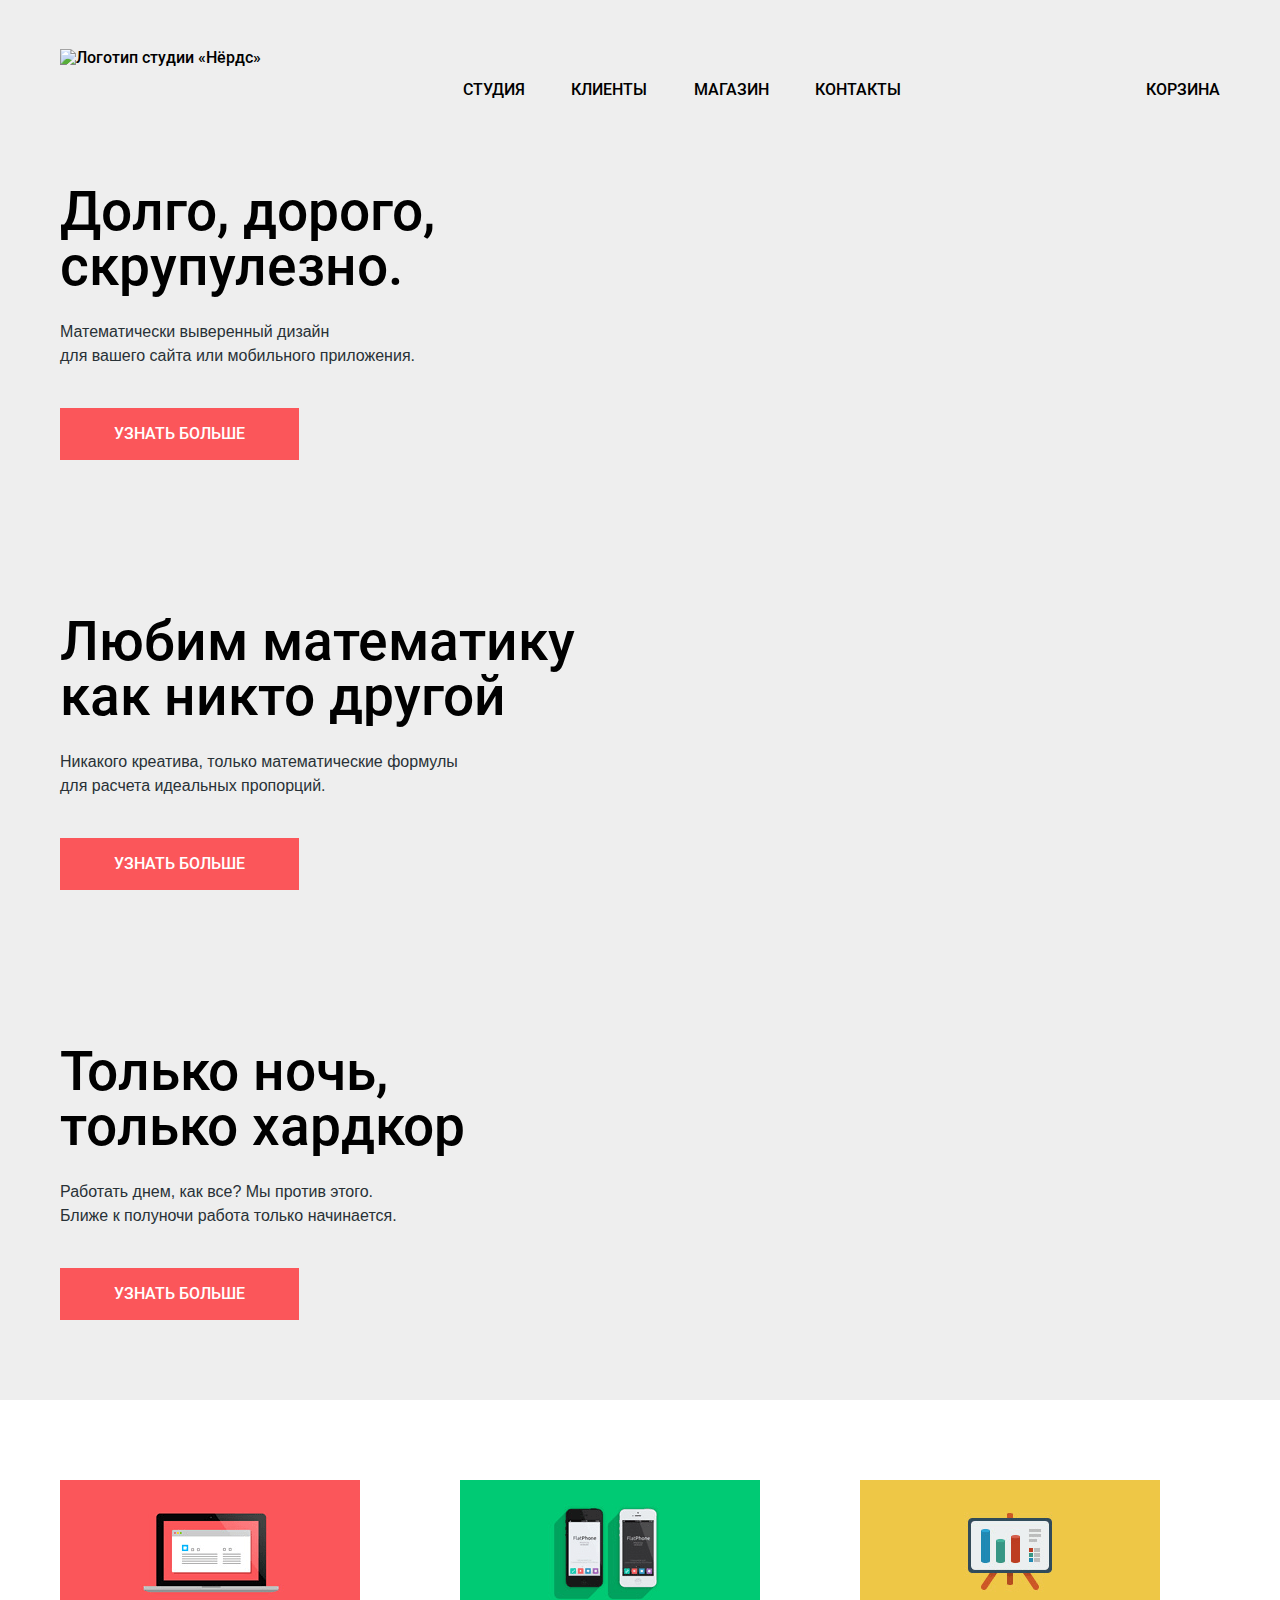
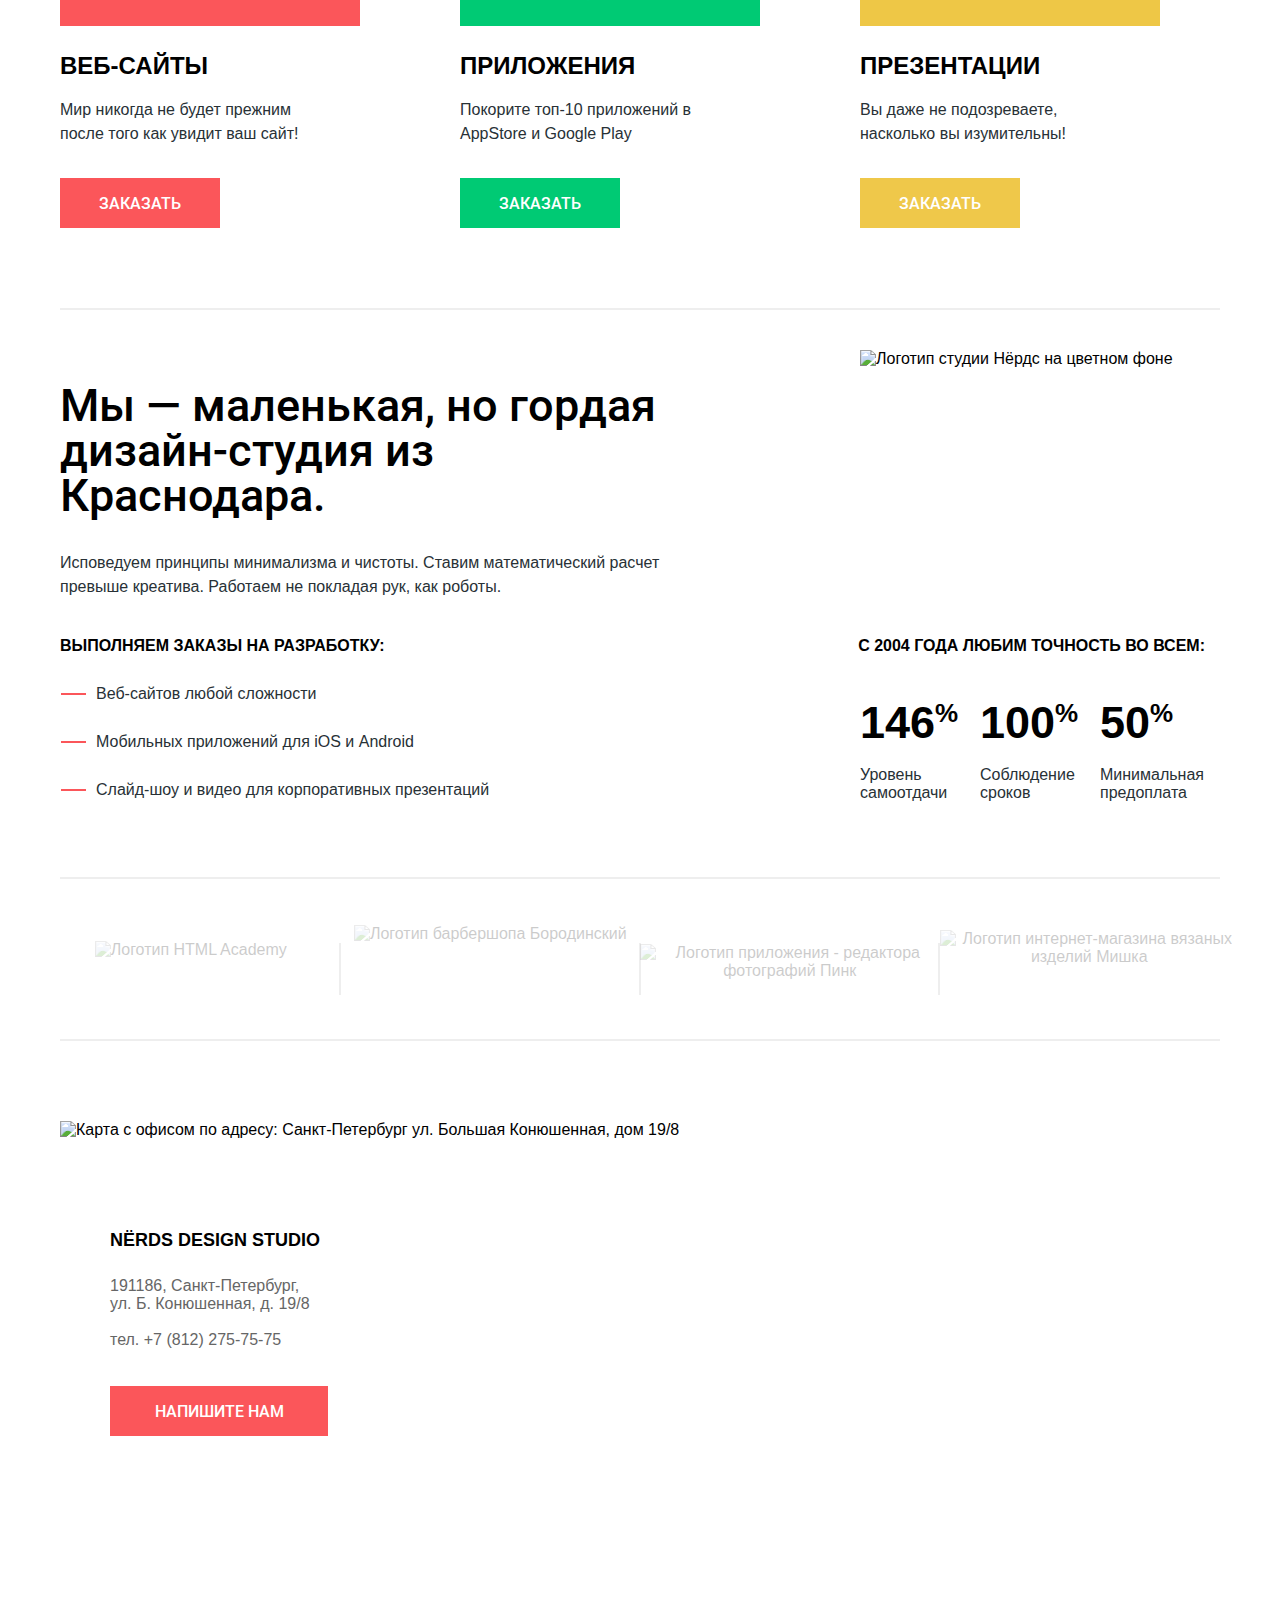
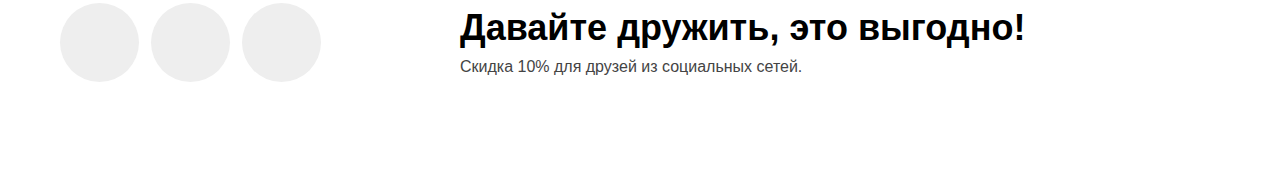
==== commit 79f26a24: "добавление js" ====
--- a/index.html
+++ b/index.html
@@ -4,6 +4,7 @@
     <meta charset="utf-8">
     <title>HTML Academy: Нёрдс</title>
     <link href="css/style.css" rel="stylesheet">
+
   </head>
   <body>
     <header class="main-header">
@@ -121,9 +122,9 @@
       <section class="our-clients-container">
         <h2 class="hidden">Наши клиенты</h2>
         <ul class="clients-logo-list">
-          <li class="htmlac-helper">
+          <li>
             <a href="https://htmlacademy.ru/intensive/htmlcss">
-            <span class="helper"><img src="img/htmlacademy-logo.png" alt="Логотип HTML Academy" width="199" height="68"></span>
+            <img src="img/htmlacademy-logo.png" alt="Логотип HTML Academy" width="199" height="68">
             </a>
           </li>
           <li>
@@ -144,16 +145,24 @@
         </ul>
       </section>
     </main>
-    <footer class="content">
-      <section class="address-section">
-        <div class="address">
-          <h2 class="hidden">Наш адрес</h2>
-          <p class="address-title">Nërds design studio</p>
-          <p class="address-post">191186, Санкт-Петербург, ул.&nbsp;Б. Конюшенная, д. 19/8</p>
-          <p class="address-tel">тел. +7 (812) 275-75-75</p>
-          <a class="button red write-us-button" href="#">Напишите нам</a>
-        </div>
-        <img src="img/map-with-marker.jpg" alt="Карта с офисом по адресу: Санкт-Петербург ул. Большая Конюшенная, дом 19/8" width="1160" height="416">
+    <footer>
+      <section>
+        <div class="content">
+          <div class="address-wrapper main">
+            <div class="address">
+              <h2 class="hidden">Наш адрес</h2>
+              <p class="address-title">Nërds design studio</p>
+              <p class="address-post">191186, Санкт-Петербург, ул.&nbsp;Б. Конюшенная, д. 19/8</p>
+              <p class="address-tel">тел. +7 (812) 275-75-75</p>
+              <a class="button red write-us-button" href="writeus.html">Напишите нам</a>
+            </div>
+            <img src="img/map-with-marker.jpg" alt="Карта с офисом по адресу: Санкт-Петербург ул. Большая Конюшенная, дом 19/8" width="1160" height="416">
+          </div>
+        </div>
+
+
+        <iframe class="iframe-map" src="https://www.google.com/maps/embed?pb=!1m18!1m12!1m3!1d1998.6037872533261!2d30.320858715814943!3d59.93871648187617!2m3!1f0!2f0!3f0!3m2!1i1024!2i768!4f13.1!3m3!1m2!1s0x4696310fca145cc1%3A0x42b32648d8238007!2sBolshaya%20Konyushennaya%20St%2C%2019%2F8%2C%20Sankt-Peterburg%2C%20191186!5e0!3m2!1sfr!2sru!4v1584064193352!5m2!1sfr!2sru" width="100%" height="416" frameborder="0" style="border:0;" allowfullscreen="" aria-hidden="false" tabindex="0"></iframe>
+
       </section>
       <section class="write-us-pop-up">
         <h2>Напишите нам</h2>
@@ -176,29 +185,33 @@
           <button class="button red button-send" type="submit" name="button">Отправить</button>
         </form>
       </section>
-      <div class="footer-bottom">
-        <ul class="social-list">
-          <li>
-            <a class="social-button vk-button" href="#">
-              <span class="hidden">Вконтакте</span>
-             </a>
-          </li>
-          <li>
-            <a class="social-button fb-button" href="#">
-              <span class="hidden">Фейсбук</span>
-            </a>
-          </li>
-          <li>
-            <a class="social-button insta-button" href="#">
-              <span class="hidden">Инстаграм</span>
-            </a>
-          </li>
-        </ul>
-        <div class="footer-promotion">
-          <p class="let-us">Давайте дружить, это выгодно!</p>
-          <p class="discount">Скидка 10% для друзей из социальных сетей.</p>
+      <div class="content">
+        <div class="footer-bottom">
+          <ul class="social-list">
+            <li>
+              <a class="social-button vk-button" href="#">
+                <span class="hidden">Вконтакте</span>
+               </a>
+            </li>
+            <li>
+              <a class="social-button fb-button" href="#">
+                <span class="hidden">Фейсбук</span>
+              </a>
+            </li>
+            <li>
+              <a class="social-button insta-button" href="#">
+                <span class="hidden">Инстаграм</span>
+              </a>
+            </li>
+          </ul>
+          <div class="footer-promotion">
+            <p class="let-us">Давайте дружить, это выгодно!</p>
+            <p class="discount">Скидка 10% для друзей из социальных сетей.</p>
+          </div>
         </div>
       </div>
+
     </footer>
+    <script src="js/popup.js"></script>
   </body>
 </html>
--- a/css/style.css
+++ b/css/style.css
@@ -286,7 +286,7 @@
   justify-content: space-between;
 
   margin-top: 40px;
-  padding-bottom: 60px;
+  padding-bottom: 59px;
   border-bottom: 2px solid #eeeeee;
 }
 
@@ -436,7 +436,6 @@
   opacity: 0.1;
 }
 
-/* есть ли лучший способ вертикального выравнивания логотипов? */
 .clients-logo-list img[src*="htmlacademy-logo"] {
   padding-top: 16px;
   padding-bottom: 6px;
@@ -448,8 +447,8 @@
 }
 
 .clients-logo-list img[src*="mishka-logo"] {
-padding-top: 3px;
-padding-bottom: 3px;
+padding-top: 5px;
+padding-bottom: 1px;
 }
 
 .clients-logo-list li:not(:nth-child(4n))::after {
@@ -465,13 +464,34 @@
 
 /* footer styles below */
 
-.address-section {
+.iframe-map {
+  z-index: 1;
+}
+
+.address-wrapper {
   position: relative;
-
+}
+
+.address-wrapper.main {
   padding-top: 80px;
   border-top: 2px solid #eeeeee;
 }
 
+.address-wrapper img {
+  position: absolute;
+  z-index: -1;
+  top: 0;
+  left: 0;
+
+}
+
+
+.address-wrapper.main img {
+  top: 80px;
+}
+
+
+
 .address p {
   color: #666666;
   margin: 0;
@@ -480,14 +500,19 @@
 
 .address {
   position: absolute;
-  top: 134px;
+  z-index: 2;
+  top: 136px;
   left: 0;
 
   width: 220px;
-  padding: 48px 51px;
+  padding: 48px 50px;
   background-color: #ffffff;
 
 /*  outline: 2px dotted orange;*/
+}
+
+.address.catalog {
+  top: 56px;
 }
 
 .address .address-title {
@@ -508,12 +533,11 @@
   padding-bottom: 37px;
 }
 
-.address-section img {
-  margin-bottom: 62px;
-}
+
 
 .write-us-pop-up {
   display: none;
+  z-index: 3;
   position: fixed;
   bottom: 190px;
   right: 50%;
@@ -531,6 +555,9 @@
   padding-bottom: 84px;
 }
 
+.write-us-show {
+  display: block;
+}
 
 .modal-close {
   content: "";
@@ -631,6 +658,12 @@
   border: 2px solid #000000;
 }
 
+.input-fields input:invalid,
+.input-fields textarea:invalid {
+  color: #e74246;
+  border: 2px solid #e74246;
+}
+
 .input-fields input:focus::placeholder,
 .input-fields textarea:focus::placeholder {
   color: #444444;
@@ -659,6 +692,7 @@
 .footer-bottom {
   display: flex;
   width: 1160px;
+  padding-top: 62px;
   padding-bottom: 79px;
 
   /*outline: 3px solid red; */
@@ -922,7 +956,7 @@
 
   margin-right: 10px;
   margin-bottom: 10px;
-  padding: 17px 21px; /* approx. */
+  padding: 17px 21px;
 }
 
 .current-catalog-page {
@@ -932,7 +966,7 @@
   border: 3px solid #dbdbdb;
 }
 
-/* Это законный прием - выбирать anchor с href для эффектов ховера и нажатия? */
+
 .pagination-list a[href]:hover,
 .pagination-list a[href]:focus {
   background-color: #dfdfdf;
@@ -1145,19 +1179,15 @@
 /* Firefox */
 .price-controls input[type=number] {
   -moz-appearance: textfield;
-  appearance: textfield;
-}
-
-
+  appearance: none;
+}
 
 .max-price {
   text-align: right;
 }
 
 .filter-sort-by {
-
-  display: flex;
-  justify-content: space-between;
+  display: flex;
 
   width: 760px;
 }
@@ -1168,11 +1198,11 @@
   flex-wrap: wrap;
   align-content: flex-start;
 
-
   font-size: 14px;
   text-transform: uppercase;
 
   margin: 0;
+  margin-left: auto;
   padding: 0;
 
 }
@@ -1180,8 +1210,9 @@
 .sorting-modes a {
   display: block;
 
+
   margin-right: 27px;
-  padding-top: 7px;
+  padding-top: 5px;
   color: rgba(0, 0, 0, 0.3);
 }
 
@@ -1190,9 +1221,6 @@
   color: rgba(0, 0, 0, 0.6);
 }
 
-/* можно ли использовать класс current в главном меню (для активной страницы) здесь,
-и задавать при этом разную стилизацию с его помощью? или лучше
-задавать им уникальные имена? */
 .sorting-modes a:active,
 .sorting-modes a.current {
   color: #000000;
@@ -1207,7 +1235,7 @@
 .filter-sort-by p {
   min-width: 160px;
   margin: 0;
-  margin-bottom: 56px;
+  margin-bottom: 48px;
   padding: 0;
 }
 
@@ -1221,6 +1249,7 @@
 
 
   margin: 0;
+  margin-left: 20px;
   padding: 0;
 }
 
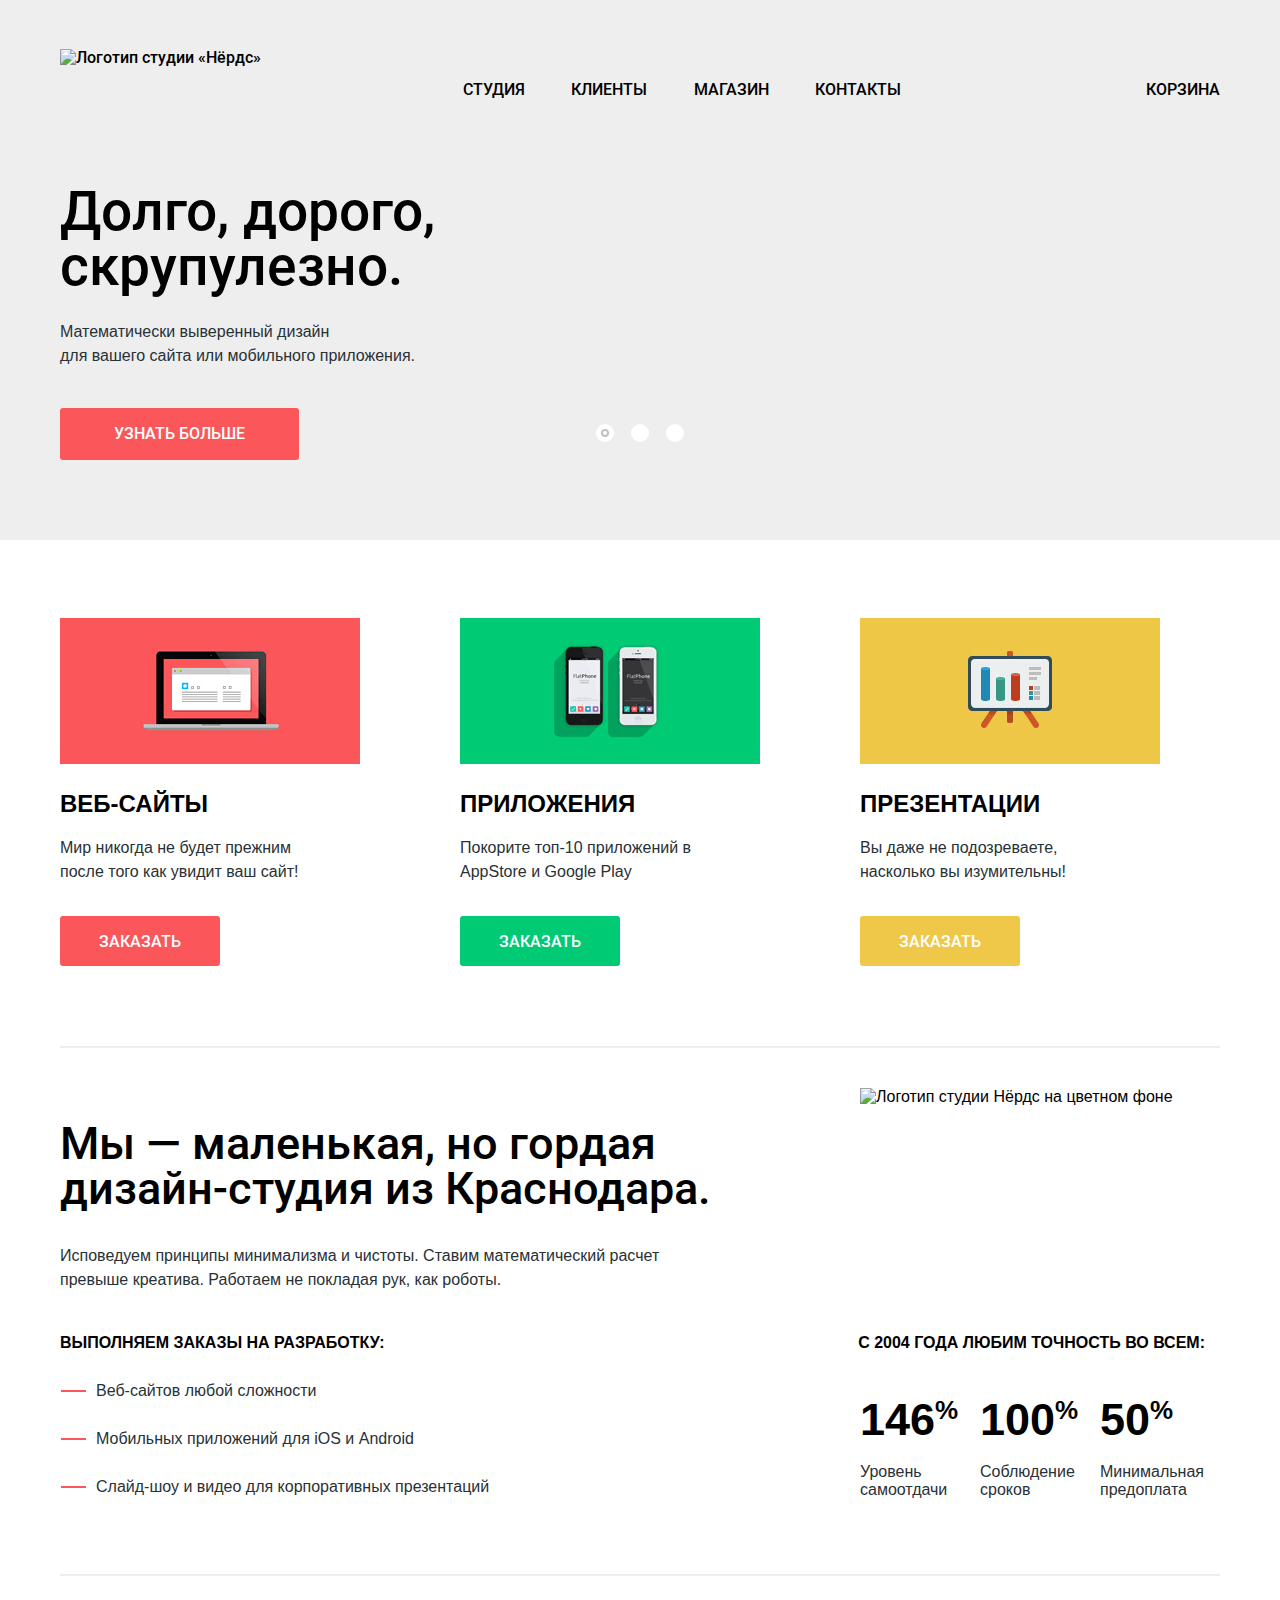
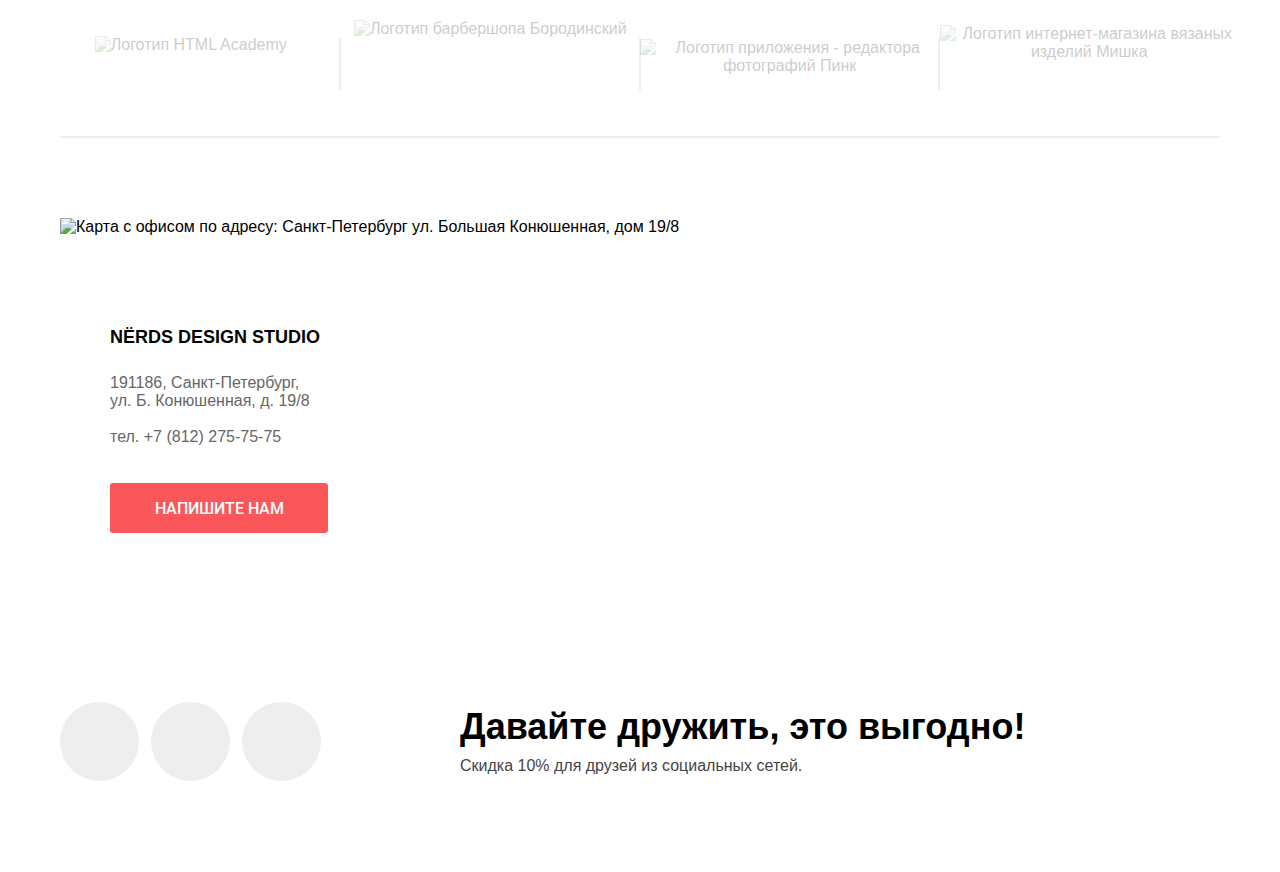
==== commit 5e55d308: "(мин. правка 2)" ====
--- a/index.html
+++ b/index.html
@@ -3,8 +3,8 @@
   <head>
     <meta charset="utf-8">
     <title>HTML Academy: Нёрдс</title>
-    <link href="css/style.css" rel="stylesheet">
-
+    <link rel="stylesheet" href="css/normalize.css">
+    <link rel="stylesheet" href="css/style.css">
   </head>
   <body>
     <header class="main-header">
@@ -25,81 +25,86 @@
       <h1 class="hidden main-title">Студия "Нёрдс"</h1>
       <section class="grey-background">
         <div class="content">
-          <ul class="slider-list">
-            <li class="slide1">
-              <h2>
-                Долго, дорого, <br>
-                cкрупулезно.
-              </h2>
-              <p>
-                Математически выверенный дизайн<br>
-                для вашего сайта или мобильного приложения.
-              </p>
-              <a class="button red know-more" href="#">Узнать больше</a>
-            </li>
-            <li class="slide2">
-
-              <h2>
-                Любим математику <br>
-                как никто другой
-              </h2>
-              <p>
-                Никакого креатива, только математические формулы <br>
-                для расчета идеальных пропорций.
-              </p>
-              <a class="button red know-more" href="#">Узнать больше</a>
-            </li>
-            <li class="slide3">
-              <h2>
-                Только ночь,<br>
-                только хардкор
-              </h2>
-              <p>
-                Работать днем, как все? Мы против этого. <br>
-                Ближе к полуночи работа только начинается.
-              </p>
-              <a class="button red know-more" href="#">Узнать больше</a>
-            </li>
-          </ul>
+          <div class="slider-wrapper">
+            <div class="slider-toggle">
+              <button class="current" type="button" name="button"></button>
+              <button type="button" name="button"></button>
+              <button type="button" name="button"></button>
+            </div>
+            <ul class="slider-list">
+              <li class="slide1">
+                <h2>
+                  Долго, дорого,<br>
+                  cкрупулезно.
+                </h2>
+                <p>
+                  Математически выверенный дизайн<br>
+                  для вашего сайта или мобильного приложения.
+                </p>
+                <a class="button red know-more" href="#">Узнать больше</a>
+              </li>
+              <li class="slide2">
+                <h2>
+                  Любим математику <br>
+                  как никто другой
+                </h2>
+                <p>
+                  Никакого креатива, только математические формулы<br>
+                  для расчета идеальных пропорций.
+                </p>
+                <a class="button red know-more" href="#">Узнать больше</a>
+              </li>
+              <li class="slide3">
+                <h2>
+                  Только ночь,<br>
+                  только хардкор
+                </h2>
+                <p>
+                  Работать днем, как все? Мы против этого. <br>
+                  Ближе к полуночи работа только начинается.
+                </p>
+                <a class="button red know-more" href="#">Узнать больше</a>
+              </li>
+            </ul>
+          </div>
         </div>
       </section>
       <section class="content">
         <h2 class="hidden">Продукты</h2>
         <ul class="product-list">
-              <li class="product-item">
-                <h3>Веб-сайты</h3>
-                <img src="img/advantage-picture-red.png" width="300" height="146" alt="Вэб-сайты - иконка">
-                <p class="product-description">
-                  Мир никогда не будет прежним после того как увидит ваш сайт!
-                </p>
-                <a class="button product-button red" href="#">Заказать</a>
-              </li>
-              <li class="product-item">
-                <h3>Приложения</h3>
-                <img src="img/advantage-picture-green.png" width="300" height="146" alt="Приложения - иконка">
-                <p class="product-description">
-                  Покорите топ-10 приложений в AppStore и Google Play
-                </p>
-                <a class="button product-button green" href="#">Заказать</a>
-              </li>
-              <li class="product-item">
-                <h3>Презентации</h3>
-                <img src="img/advantage-picture-yellow.png" width="300" height="146" alt="Презентации - иконка">
-                <p class="product-description">
-                  Вы даже не подозреваете, насколько вы изумительны!
-                </p>
-                <a class="button product-button yellow" href="#">Заказать</a>
-              </li>
-            </ul>
+          <li class="product-item">
+            <h3>Веб-сайты</h3>
+            <img src="img/advantage-picture-red.png" width="300" height="146" alt="Вэб-сайты - иконка">
+            <p class="product-description">
+              Мир никогда не будет прежним после&nbsp;того как увидит ваш сайт!
+            </p>
+            <a class="button product-button red" href="#">Заказать</a>
+          </li>
+          <li class="product-item">
+            <h3>Приложения</h3>
+            <img src="img/advantage-picture-green.png" width="300" height="146" alt="Приложения - иконка">
+            <p class="product-description">
+              Покорите топ-10 приложений в AppStore и Google Play
+            </p>
+            <a class="button product-button green" href="#">Заказать</a>
+          </li>
+          <li class="product-item">
+            <h3>Презентации</h3>
+            <img src="img/advantage-picture-yellow.png" width="300" height="146" alt="Презентации - иконка">
+            <p class="product-description">
+              Вы даже не подозреваете, насколько&nbsp;вы изумительны!
+            </p>
+            <a class="button product-button yellow" href="#">Заказать</a>
+          </li>
+        </ul>
       </section>
       <section class="content">
         <div class="studio-description">
           <div class="studio-description-intro">
-            <h2>Мы — маленькая, но гордая дизайн-студия из Краснодара. </h2>
+            <h2>Мы — маленькая, но гордая дизайн-студия из Краснодара.</h2>
             <p>Исповедуем принципы минимализма и чистоты. Ставим математический расчет превыше креатива. Работаем не покладая рук, как роботы.</p>
           </div>
-
-          <img src="img/nerds-logo-colorful.png" alt="Логотип студии Нёрдс на цветном фоне" width="360" height="208">
+          <img src="img/nerds-logo-colorful.png" width="360" height="208" alt="Логотип студии Нёрдс на цветном фоне">
           <div class="work-we-do">
             <p>Выполняем заказы на разработку:</p>
             <ul>
@@ -117,29 +122,28 @@
             </ul>
           </div>
         </div>
-
       </section>
       <section class="our-clients-container">
         <h2 class="hidden">Наши клиенты</h2>
         <ul class="clients-logo-list">
           <li>
             <a href="https://htmlacademy.ru/intensive/htmlcss">
-            <img src="img/htmlacademy-logo.png" alt="Логотип HTML Academy" width="199" height="68">
+            <img src="img/htmlacademy-logo.png"  width="199" height="68" alt="Логотип HTML Academy">
             </a>
           </li>
           <li>
             <a href="#">
-              <img src="img/borodinski-logo.png" alt="Логотип барбершопа Бородинский" width="209" height="90">
+              <img src="img/borodinski-logo.png"  width="209" height="90" alt="Логотип барбершопа Бородинский">
             </a>
           </li>
           <li>
             <a href="#">
-              <img src="img/pink-logo.png" alt="Логотип приложения - редактора фотографий Пинк" width="185" height="52">
+              <img src="img/pink-logo.png" width="185" height="52" alt="Логотип приложения - редактора фотографий Пинк">
             </a>
           </li>
           <li>
             <a href="#">
-              <img  src="img/mishka-logo.png" alt="Логотип интернет-магазина вязаных изделий Мишка" width="173" height="84">
+              <img  src="img/mishka-logo.png" width="173" height="84" alt="Логотип интернет-магазина вязаных изделий Мишка">
             </a>
           </li>
         </ul>
@@ -148,25 +152,22 @@
     <footer>
       <section>
         <div class="content">
-          <div class="address-wrapper main">
+          <div class="address-wrapper">
             <div class="address">
               <h2 class="hidden">Наш адрес</h2>
               <p class="address-title">Nërds design studio</p>
               <p class="address-post">191186, Санкт-Петербург, ул.&nbsp;Б. Конюшенная, д. 19/8</p>
-              <p class="address-tel">тел. +7 (812) 275-75-75</p>
+              <p class="address-tel"><a href="tel:+78122757575">тел. +7 (812) 275-75-75</a></p>
               <a class="button red write-us-button" href="writeus.html">Напишите нам</a>
             </div>
-            <img src="img/map-with-marker.jpg" alt="Карта с офисом по адресу: Санкт-Петербург ул. Большая Конюшенная, дом 19/8" width="1160" height="416">
-          </div>
-        </div>
-
-
-        <iframe class="iframe-map" src="https://www.google.com/maps/embed?pb=!1m18!1m12!1m3!1d1998.6037872533261!2d30.320858715814943!3d59.93871648187617!2m3!1f0!2f0!3f0!3m2!1i1024!2i768!4f13.1!3m3!1m2!1s0x4696310fca145cc1%3A0x42b32648d8238007!2sBolshaya%20Konyushennaya%20St%2C%2019%2F8%2C%20Sankt-Peterburg%2C%20191186!5e0!3m2!1sfr!2sru!4v1584064193352!5m2!1sfr!2sru" width="100%" height="416" frameborder="0" style="border:0;" allowfullscreen="" aria-hidden="false" tabindex="0"></iframe>
-
+            <img src="img/map-with-marker.jpg" width="1160" height="416" alt="Карта с офисом по адресу: Санкт-Петербург ул. Большая Конюшенная, дом 19/8">
+          </div>
+        </div>
+        <iframe class="iframe-map" src="https://www.google.com/maps/embed?pb=!1m18!1m12!1m3!1d1998.6037872533261!2d30.320858715814943!3d59.93871648187617!2m3!1f0!2f0!3f0!3m2!1i1024!2i768!4f13.1!3m3!1m2!1s0x4696310fca145cc1%3A0x42b32648d8238007!2sBolshaya%20Konyushennaya%20St%2C%2019%2F8%2C%20Sankt-Peterburg%2C%20191186!5e0!3m2!1sfr!2sru!4v1584064193352!5m2!1sfr!2sru" width="1200" height="416" allowfullscreen="" aria-hidden="false" tabindex="0"></iframe>
       </section>
       <section class="write-us-pop-up">
         <h2>Напишите нам</h2>
-        <button class="modal-close" type="button" name="button"></button>
+        <button class="modal-close" type="button" name="button" aria-label="Закрыть всплывающее окно"></button>
         <form action="https://echo.htmlacademy.ru" method="post">
           <div class="input-fields">
             <p>
@@ -175,7 +176,7 @@
             </p>
             <p>
               <label for="applicant-email">Ваш e-mail:</label>
-              <input id="applicant-email" type="text" name="email" value="" placeholder="email@example.com">
+              <input id="applicant-email" type="email" name="email" value="" placeholder="email@example.com">
             </p>
             <p>
               <label for="applicant-text">Текст письма:</label>
@@ -188,12 +189,12 @@
       <div class="content">
         <div class="footer-bottom">
           <ul class="social-list">
-            <li>
-              <a class="social-button vk-button" href="#">
-                <span class="hidden">Вконтакте</span>
-               </a>
-            </li>
-            <li>
+           <li>
+             <a class="social-button vk-button" href="#">
+               <span class="hidden">Вконтакте</span>
+            </a>
+           </li>
+           <li>
               <a class="social-button fb-button" href="#">
                 <span class="hidden">Фейсбук</span>
               </a>
@@ -210,8 +211,7 @@
           </div>
         </div>
       </div>
-
     </footer>
-    <script src="js/popup.js"></script>
+    <script src="js/popup-min.js"></script>
   </body>
 </html>
--- a/css/style.css
+++ b/css/style.css
@@ -8,12 +8,12 @@
 }
 
 @font-face {
-  font-family: 'Roboto';
+  font-family: "Roboto";
   font-style: normal;
   font-weight: 500;
-  src: local('Roboto Medium'), local('Roboto-Medium'),
-       url('../fonts/roboto-v20-latin_cyrillic-500.woff2') format('woff2'),
-       url('../fonts/roboto-v20-latin_cyrillic-500.woff') format('woff');
+  src: local("Roboto Medium"), local("Roboto-Medium"),
+       url("../fonts/roboto-v20-latin_cyrillic-500.woff2") format("woff2"),
+       url("../fonts/roboto-v20-latin_cyrillic-500.woff") format("woff");
 }
 
 @font-face {
@@ -28,6 +28,7 @@
 body {
   margin: 0;
   padding: 0;
+  min-width: 1200px;
 
   font-family: "Roboto", "Arial", "Helvetica", sans-serif;
   font-size: 16px;
@@ -58,13 +59,22 @@
   list-style: none;
 }
 
+.hidden {
+  position: absolute;
+  width: 1px;
+  height: 1px;
+  margin: -1px;
+  border: 0;
+  padding: 0;
+  clip: rect(0 0 0 0);
+  overflow: hidden;
+}
 
 .content {
   width: 1160px;
   margin: 0 auto;
   padding-left: 20px;
   padding-right: 20px;
-/*  outline: 2px dotted green; */
 }
 
 .main-header {
@@ -79,9 +89,6 @@
   margin-left: auto;
   margin-right: auto;
   padding-top: 49px;
-/*
-  outline: 4px dashed orange;
-  outline-offset: 1px;*/
 }
 
 .main-navigation {
@@ -156,15 +163,13 @@
   opacity: 0.3;
 }
 
-
-
 .main-navigation,
 .main-navigation-cart {
   line-height: 30px;
   text-transform: uppercase;
 }
 
-/* slider */
+/* main-page slyles below */
 
 .main-title {
   font-size: 0;
@@ -174,14 +179,56 @@
   background-color: #eeeeee;
 }
 .slider-list {
-  padding: 0;
-  margin: 0;
   width: 1160px;
+  padding: 0;
+  margin: 0;
+}
+
+
+.slider-wrapper {
+  position: relative;
+}
+
+.slider-toggle {
+  position: absolute;
+  left: 536px;
+  top: 314px;
+
+  display: flex;
+  justify-content: space-between;
+  z-index: 10;
+}
+
+.slider-toggle button {
+  position: relative;
+  display: block;
+  width: 18px;
+  height: 18px;
+  margin-right: 17px;
+  border: none;
+
+  background-color: #ffffff;
+  border-radius: 50%;
+  cursor: pointer;
+}
+
+.slider-toggle button.current::before {
+  content: "";
+  position: absolute;
+  top: 5px;
+  left: 5px;
+
+  box-sizing: border-box;
+  width: 8px;
+  height: 8px;
+
+  background-color: transparent;
+  border: 2px solid #c1c1c1;
+  border-radius: 50%;
 }
 
 .slider-list li {
   width: 1160px;
-  /*outline: 2px dashed red;*/
 }
 
 .slider-list h2 {
@@ -189,6 +236,7 @@
   line-height: 55px;
   font-weight: 500;
 
+  max-width: 50%;
   margin: 0;
   padding: 0;
   padding-top: 74px;
@@ -199,6 +247,7 @@
   line-height: 24px;
   color: #283136;
 
+  max-width: 50%;
   margin: 0;
   padding: 0;
   padding-bottom: 40px;
@@ -226,7 +275,10 @@
   background-position: right bottom;
 }
 
-/* main-page slyles below */
+.slide2,
+.slide3 {
+  display: none;
+}
 
 .product-list {
   display: flex;
@@ -234,14 +286,12 @@
   width: 1160px;
 
   margin: 0;
-  margin-top: 80px;
+  margin-top: 78px;
 
   padding: 0;
   padding-bottom: 80px;
   border-bottom: 2px solid #eeeeee;
 }
-
-
 
 .product-list li {
   display: flex;
@@ -275,9 +325,11 @@
   color: #283136;
   font-size: 16px;
   line-height: 24px;
+
+  width: 100%;
   margin: 0;
   margin-bottom: 32px;
-  margin-right: 55px;
+  margin-right: 50px;
 }
 
 .studio-description {
@@ -286,12 +338,11 @@
   justify-content: space-between;
 
   margin-top: 40px;
-  padding-bottom: 59px;
-  border-bottom: 2px solid #eeeeee;
+  margin-bottom: 59px;
 }
 
 .studio-description-intro {
-  width: 650px;
+  width: 655px;
 }
 
 .studio-description-intro h2 {
@@ -303,8 +354,6 @@
   margin-top: 33px;
   margin-bottom: 33px;
 }
-
-
 
 .studio-description-intro p,
 .work-we-do ul {
@@ -355,8 +404,6 @@
   background-color: #fb565a;
 }
 
-
-
 .studio-figures p {
 text-align: right;
 
@@ -380,6 +427,7 @@
 
 .figures-bold {
   display: inline-block;
+  vertical-align: top;
   color: #000000;
   font-size: 45px;
   line-height: 10px;
@@ -401,17 +449,42 @@
 }
 
 .clients-logo-list {
+  position: relative;
   display: flex;
   flex-wrap: wrap;
 
-
-  margin: 0;
-  margin-top: 46px;
-  padding: 0;
-  padding-bottom: 40px;
-
-}
-
+  margin: 0;
+  margin-bottom: 80px;
+  padding: 0;
+  padding-top: 46px;
+  padding-bottom: 44px;
+}
+
+.clients-logo-list::before {
+  content: "";
+  position: absolute;
+  top: 0;
+  left: 19px;
+
+  width: 1160px;
+  height: 2px;
+  background-color: #eeeeee;
+  background-repeat: no-repeat;
+  background-position: 0 0;
+}
+
+.clients-logo-list::after {
+  content: "";
+  position: absolute;
+  bottom: 0;
+  right: 19px;
+
+  width: 1160px;
+  height: 2px;
+  background-color: #eeeeee;
+  background-repeat: no-repeat;
+  background-position: 0 0;
+}
 
 .clients-logo-list li {
   position: relative;
@@ -420,10 +493,7 @@
   width: 25%;
 }
 
-
-
 .clients-logo-list img {
-
   opacity: 0.2;
 }
 
@@ -465,16 +535,15 @@
 /* footer styles below */
 
 .iframe-map {
+  width: 100%;
+  border: 0;
+
   z-index: 1;
 }
 
 .address-wrapper {
   position: relative;
-}
-
-.address-wrapper.main {
-  padding-top: 80px;
-  border-top: 2px solid #eeeeee;
+  background-color: #f2f3f4;
 }
 
 .address-wrapper img {
@@ -482,15 +551,7 @@
   z-index: -1;
   top: 0;
   left: 0;
-
-}
-
-
-.address-wrapper.main img {
-  top: 80px;
-}
-
-
+}
 
 .address p {
   color: #666666;
@@ -501,14 +562,12 @@
 .address {
   position: absolute;
   z-index: 2;
-  top: 136px;
+  top: 56px;
   left: 0;
 
   width: 220px;
   padding: 48px 50px;
   background-color: #ffffff;
-
-/*  outline: 2px dotted orange;*/
 }
 
 .address.catalog {
@@ -533,13 +592,51 @@
   padding-bottom: 37px;
 }
 
-
+@keyframes bounce {
+  0% {
+    transform: translateY(-2000px);
+  }
+
+  70% {
+    transform: translateY(30px);
+  }
+
+  90% {
+    transform: translateY(-20px);
+  }
+
+  100% {
+    transform: translateY(0);
+  }
+}
+
+@keyframes shake {
+  0%,
+  100% {
+    transform: translateX(0);
+  }
+
+  10%,
+  30%,
+  50%,
+  70%,
+  90% {
+    transform: translateX(-10px);
+  }
+
+  20%,
+  40%,
+  60%,
+  80% {
+    transform: translateX(10px);
+  }
+}
 
 .write-us-pop-up {
   display: none;
   z-index: 3;
   position: fixed;
-  bottom: 190px;
+  bottom: 100px;
   right: 50%;
 
   margin-right: -481px;
@@ -557,6 +654,11 @@
 
 .write-us-show {
   display: block;
+  animation: bounce 0.8s;
+}
+
+.write-us-error {
+  animation: shake 0.6s;
 }
 
 .modal-close {
@@ -568,7 +670,6 @@
 
   width: 21px;
   height: 21px;
-
 
   background-color: #ffffff;
   background-image: url("../img/close-cross.svg");
@@ -595,7 +696,6 @@
 
   margin: 0;
   margin-bottom: 41px;
-
 }
 
 .input-fields {
@@ -625,7 +725,10 @@
   line-height: 18px;
   color: #000000;
 
+  outline: none;
+
   margin-bottom: 34px;
+  border-radius: 3px;
 }
 
 .input-fields input {
@@ -640,7 +743,7 @@
   box-sizing: border-box;
   width: 760px;
   min-height: 117px;
-  max-height: 80vh;
+  max-height: 30vh;
   resize: vertical;
 
   margin-bottom: 47px;
@@ -669,11 +772,8 @@
   color: #444444;
 }
 
-.input-fields input:invalid {
-  border: 2px solid #e74246;
-}
-
-.input-fields input:invalid::placeholder {
+.input-fields input:invalid::placeholder,
+.input-fields textarea:invalid::placeholder {
   color: #e74246;
 }
 
@@ -688,14 +788,11 @@
   opacity: 1;
 }
 
-
 .footer-bottom {
   display: flex;
   width: 1160px;
-  padding-top: 62px;
+  padding-top: 64px;
   padding-bottom: 79px;
-
-  /*outline: 3px solid red; */
 }
 
 .let-us,
@@ -715,8 +812,6 @@
   margin-right: 139px;
 }
 
-
-
 .social-list li {
   margin-right: 12px;
   padding-bottom: 12px;
@@ -732,7 +827,6 @@
 }
 
 /* styles for catalog page below */
-
 
 .catalog-main-title {
   font-size: 55px;
@@ -751,75 +845,32 @@
 
 .filter-catalog-wrapper {
   display: flex;
+  justify-content: space-between;
+
   width: 1160px;
-
-  justify-content: space-between;
-
-  margin-bottom: 50px;
-
-  /*outline: 4px dashed green;
-  outline-offset: 3px;*/
+  margin-bottom: 48px;
 }
 
 .sample-filter {
   width: 260px;
-  /*outline: 3px solid orange;*/
-}
-
-
-
+}
 
 .sample-list {
   display: flex;
   flex-wrap: wrap;
+  justify-content: space-between;
+
   width: 760px;
-
-  justify-content: space-between;
-/*  outline: 3px solid red;*/
-
-  margin: 0;
-  margin-bottom: 60px;
-  padding: 0;
-
-}
-
-
-.sample-item {
-  position: relative;
-
-  width: 360px;
-  margin-bottom: 33px;
-  padding-top: 40px;
-
-  /*outline: 2px dashed orange;*/
-}
-
-.sample-item::before {
-  content: "";
-  position: absolute;
-  top: 0;
-  left: 0;
-
-  background-image: url("../img/browser.svg");
-  width: 360px;
-  height: 40px;
-  background-repeat: no-repeat;
-  background-position: 0 0;
-  opacity: 0.12;
-}
-
-.sample-item:hover {
-  opacity: 1;
-}
-
+  margin: 0;
+  margin-bottom: 27px;
+  padding: 0;
+}
 
 .filter-grid-list,
  .filter-details-list {
   margin: 0;
   padding: 0;
 }
-
-
 
 /* ALL of the buttons below*/
 
@@ -829,6 +880,8 @@
   font-weight: 500;
   text-transform: uppercase;
   text-align: center;
+
+  border-radius: 3px;
 }
 
 .button.grey {
@@ -957,6 +1010,8 @@
   margin-right: 10px;
   margin-bottom: 10px;
   padding: 17px 21px;
+
+  border-radius: 3px;
 }
 
 .current-catalog-page {
@@ -965,7 +1020,6 @@
   background-color: #ffffff;
   border: 3px solid #dbdbdb;
 }
-
 
 .pagination-list a[href]:hover,
 .pagination-list a[href]:focus {
@@ -984,16 +1038,18 @@
   padding-bottom: 15px;
 }
 
-
-
-
-
 .vk-button::before {
   content: "";
   position: absolute;
 
   width: 26px;
   height: 15px;
+  top: 0;
+  bottom: 0;
+  left: 0;
+  right: 0;
+
+  margin: auto;
   background-image: url("../img/vk-icon.svg");
   background-repeat: no-repeat;
   background-position: 0 0;
@@ -1005,6 +1061,12 @@
 
   width: 12px;
   height: 22px;
+  top: 0;
+  bottom: 0;
+  left: 0;
+  right: 0;
+
+  margin: auto;
   background-image: url("../img/fb-icon.svg");
   background-repeat: no-repeat;
   background-position: 0 0;
@@ -1016,6 +1078,12 @@
 
   width: 21px;
   height: 21px;
+  top: 0;
+  bottom: 0;
+  left: 0;
+  right: 0;
+
+  margin: auto;
   background-image: url("../img/insta-icon.svg");
   background-repeat: no-repeat;
   background-position: 0 0;
@@ -1048,11 +1116,7 @@
     opacity: 0.3;
   }
 
-
-
 /* Form styles below*/
-
-
 
 .filter-price,
 .filter-grid,
@@ -1135,7 +1199,6 @@
   left: 17px;
 }
 
-
 .range-controls .toggle-max {
   left: 158px;
 }
@@ -1146,6 +1209,7 @@
 
 .price-controls label {
   display: inline-block;
+  vertical-align: top;
   width: 50%;
 
   font-size: 16px;
@@ -1166,7 +1230,6 @@
   border-radius: 5px;
   background: #f1f1f1;
 }
-
 
 /* Chrome, Safari, Edge, Opera */
 .price-controls input::-webkit-outer-spin-button,
@@ -1192,7 +1255,6 @@
   width: 760px;
 }
 
-
 .sorting-modes {
   display: flex;
   flex-wrap: wrap;
@@ -1204,12 +1266,10 @@
   margin: 0;
   margin-left: auto;
   padding: 0;
-
 }
 
 .sorting-modes a {
   display: block;
-
 
   margin-right: 27px;
   padding-top: 5px;
@@ -1230,8 +1290,6 @@
   cursor: default;
 }
 
-
-
 .filter-sort-by p {
   min-width: 160px;
   margin: 0;
@@ -1240,13 +1298,11 @@
 }
 
 .sorting-down-up {
-
   display: flex;
   flex-wrap: wrap;
 
   width: 40px;
   justify-content: space-between;
-
 
   margin: 0;
   margin-left: 20px;
@@ -1265,14 +1321,11 @@
 
   padding-top: 7px;
 
-
 }
 
 .sorting-down::before {
   content: "";
   position: absolute;
-
-
 
   width: 11px;
   height: 10px;
@@ -1286,7 +1339,6 @@
   content: "";
   position: absolute;
 
-
   width: 11px;
   height: 10px;
   background-image: url("../img/icon-up-dir.svg");
@@ -1344,7 +1396,6 @@
   opacity: 1;
 }
 
-
 .radio:checked + label::after {
   content: "";
   position: absolute;
@@ -1368,7 +1419,6 @@
 .checkbox:checked + label::before {
   opacity: 0;
 }
-
 
 .radio:disabled + label::before,
 .checkbox:disabled + label::before,
@@ -1386,13 +1436,10 @@
   opacity: 0.1;
 }
 
-
 .radio:disabled + label,
 .checkbox:disabled + label {
   color: rgba(40, 49, 54, 0.3);
 }
-
-
 
 .checkbox + label::before {
   content: "";
@@ -1439,14 +1486,43 @@
 /* sample catalog below */
 
 .sample-item {
-  display: flex;
-  flex-direction: column;
-  align-items: center;
+  position: relative;
+  width: 360px;
+  margin-bottom: 30px;
+  padding-top: 40px;
+}
+
+.sample-item::before {
+  content: "";
+  position: absolute;
+  top: 0;
+  left: 0;
+
+  background-image: url("../img/browser.svg");
+  width: 360px;
+  height: 40px;
+  background-repeat: no-repeat;
+  background-position: 0 0;
+  opacity: 0.12;
+}
+
+.sample-item:hover::before {
+  opacity: 1;
+}
+
+.sample-item-info {
+  display: none;
+}
+
+.sample-item:hover .sample-item-info {
+  display: block;
+  position: absolute;
+  bottom: 3px;
+
   margin: 0;
   text-align: center;
   background-color: #eeeeee;
   width: 360px;
-  min-height: 231px;
 }
 
 .sample-name {
@@ -1458,9 +1534,9 @@
   text-transform: uppercase;
 
   margin-top: 12px;
-  margin-bottom: 2px;
-  padding-bottom: 15px;
+
   padding-top: 15px;
+  padding-bottom: 16px;
   }
 
 .sample-name:hover,
@@ -1478,9 +1554,8 @@
   margin-top: 0;
   margin-left: 65px;
   margin-right: 65px;
-  margin-bottom: 28px;
-  padding: 0;
-
+  margin-bottom: 29px;
+  padding: 0;
 }
 
 .sample-price {
@@ -1488,16 +1563,18 @@
   display: inline-block;
   vertical-align: top;
 
-  margin-top: auto;
-  margin-bottom: 30px;
+  text-transform: uppercase;
+  color: #ffffff;
+  font-weight: 500;
+  background-color: #fb565a;
+
+  margin-bottom: 44px;
   padding-left: 62px;
   padding-right: 60px;
-  padding-top: 16px;
-  padding-bottom: 16px;
-  font-weight: 500;
-  text-transform: uppercase;
-  color: #ffffff;
-  background-color: #fb565a;
+  padding-top: 17px;
+  padding-bottom: 15px;
+
+  border-radius: 3px;
 }
 
 .sample-price:hover,
@@ -1528,14 +1605,3 @@
   color: #444444;
   line-height: 22px;
 }
-
-.hidden {
-  position: absolute;
-  width: 1px;
-  height: 1px;
-  margin: -1px;
-  border: 0;
-  padding: 0;
-  clip: rect(0 0 0 0);
-  overflow: hidden;
-}
